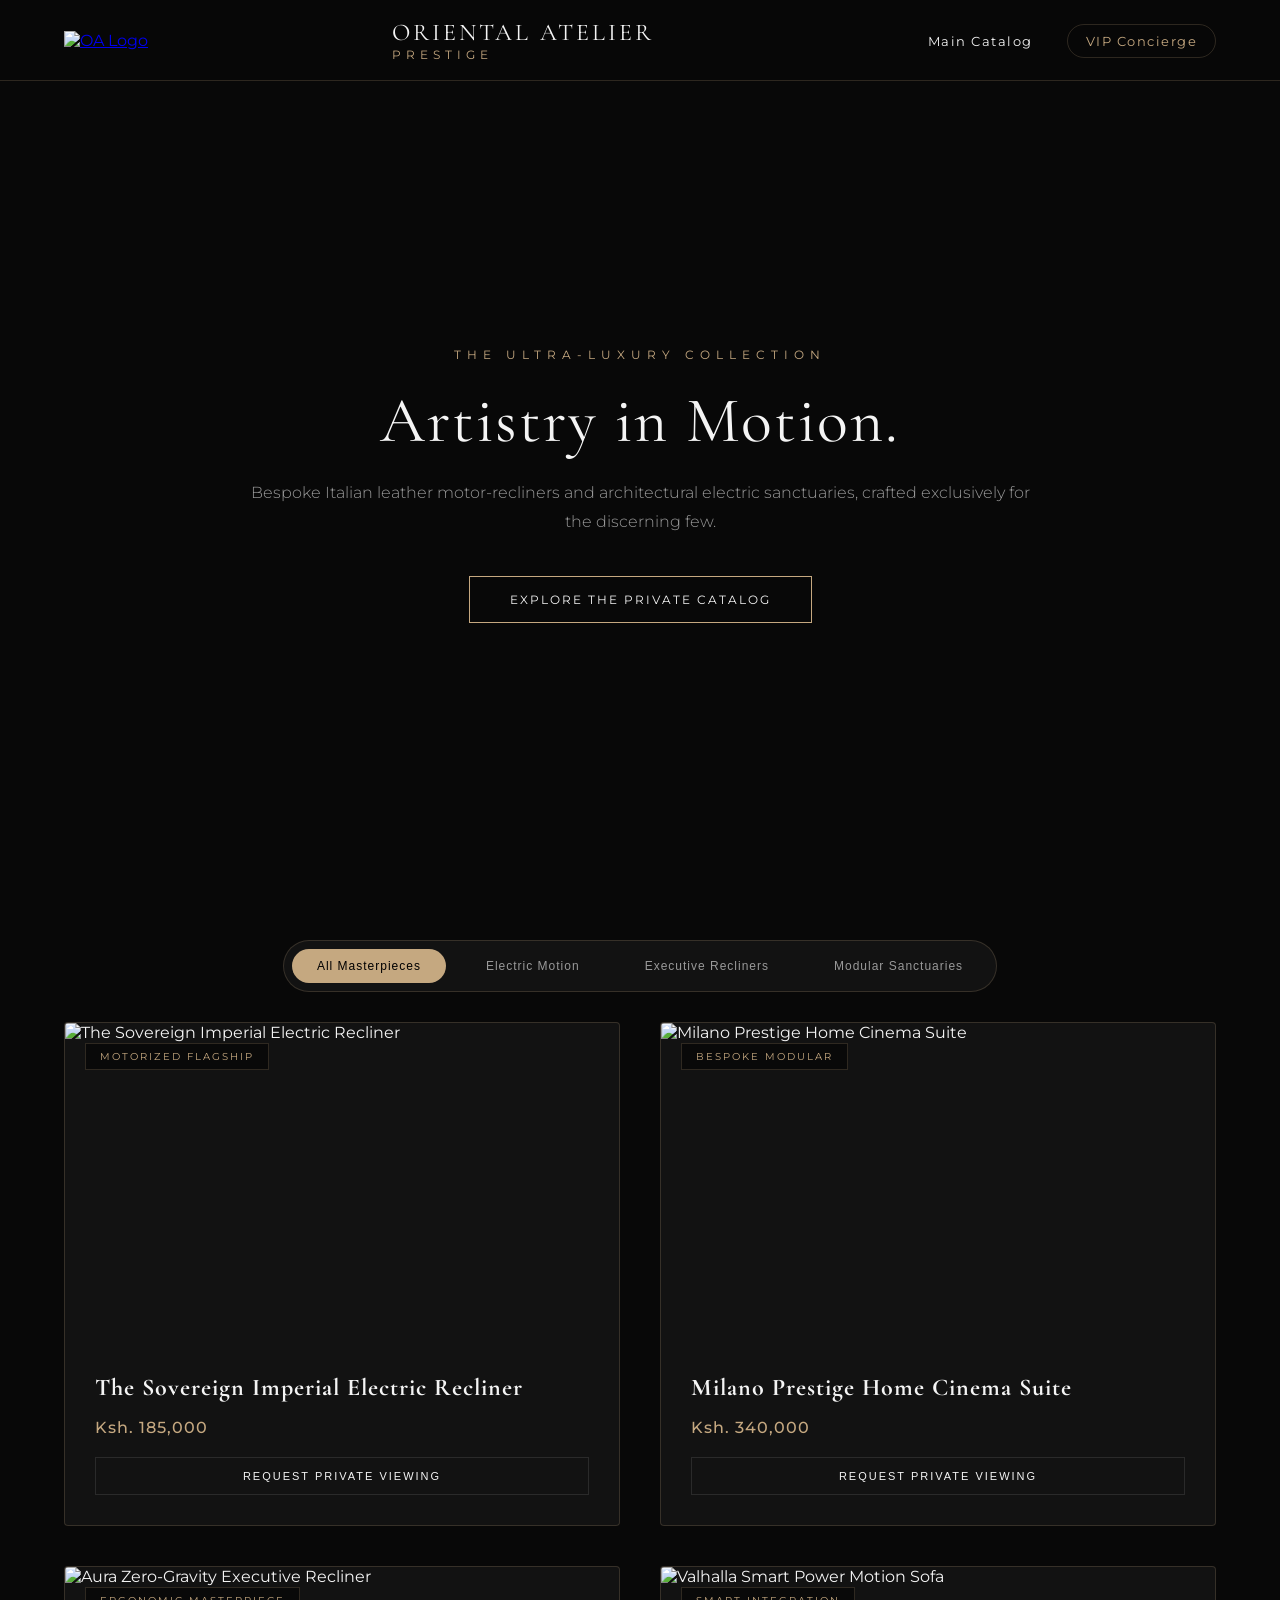
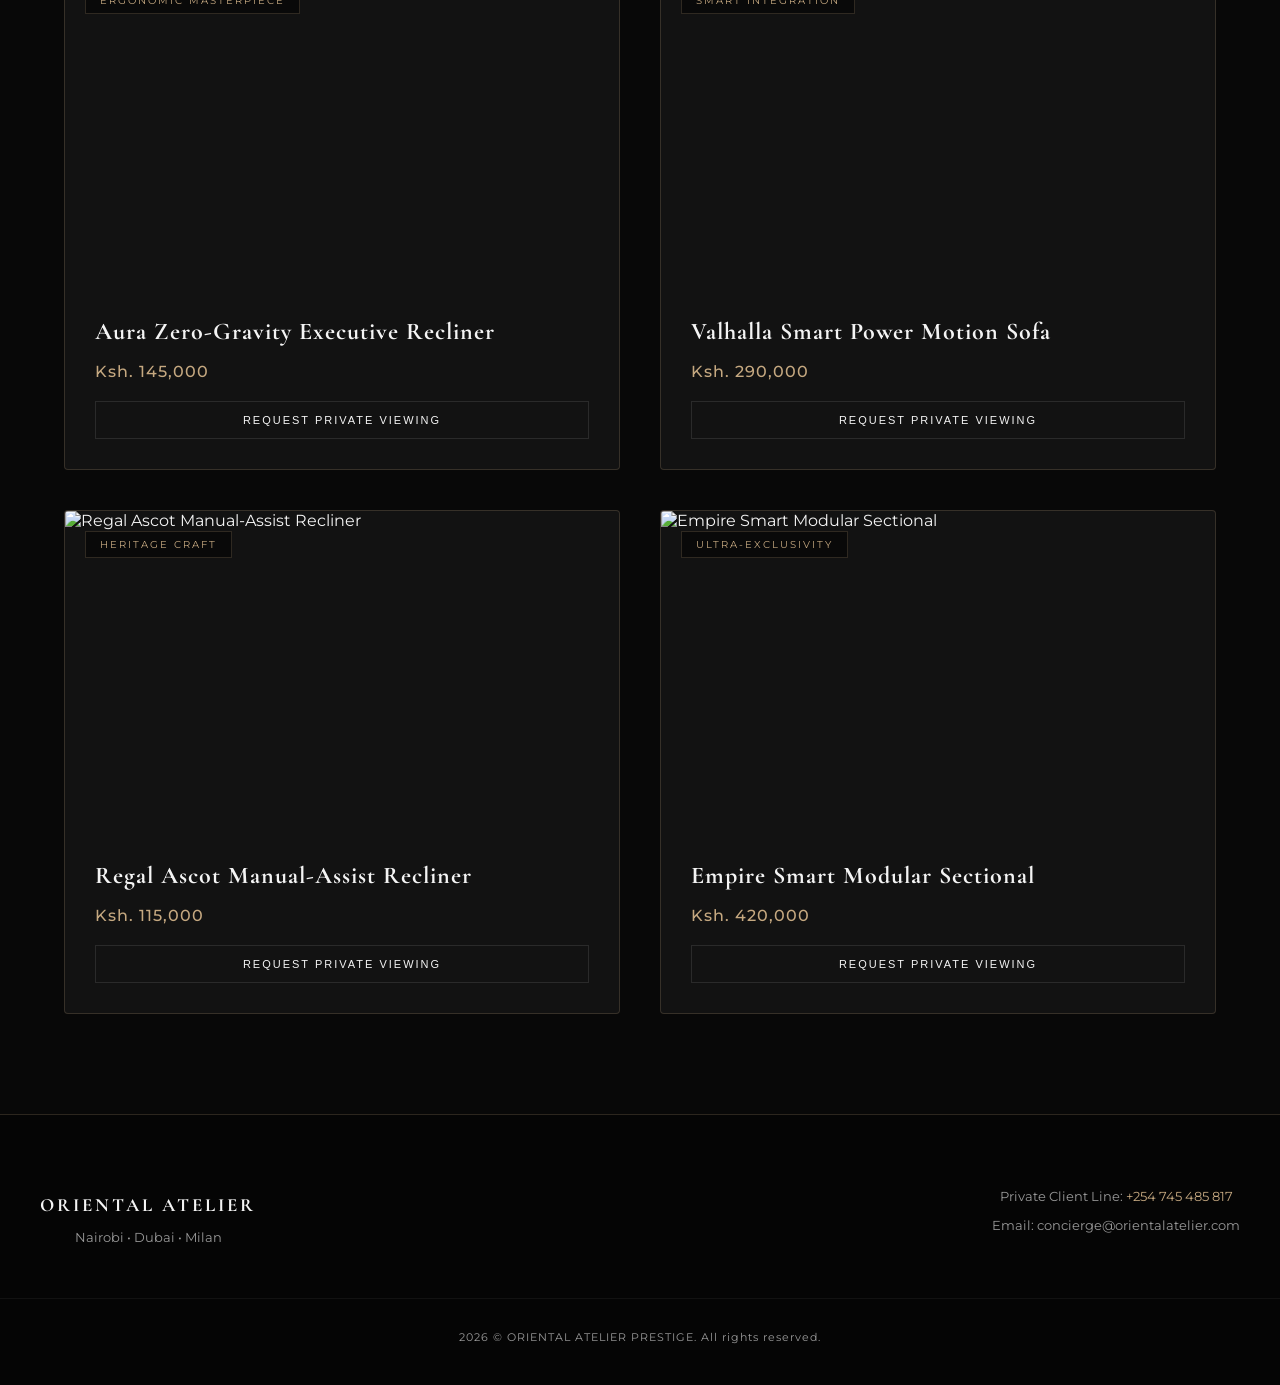
==== luxury-sofas.html @ f5b6d330 "Sofas page" ====
<!DOCTYPE html>
<html lang="en">
<head>
    <meta charset="UTF-8">
    <meta name="viewport" content="width=device-width, initial-scale=1.0">
    <link rel="icon" type="image/png" href="oa.jpg">
    <meta name="description" content="Oriental Atelier Prestige - Bespoke Motorized Recliners & Electric Sofas for the Elite.">
    <title>Prestige Collection | Oriental Atelier</title>
    <!-- Google Fonts for High-End Serif & Sans -->
    <link href="https://fonts.googleapis.com/css2?family=Cormorant+Garamond:ital,wght@0,400;0,600;1,400&family=Montserrat:wght@300;400;500;600&display=swap" rel="stylesheet">
    <link rel="stylesheet" href="luxury-styles.css">
    <script src="https://kit.fontawesome.com/a076d05399.js" crossorigin="anonymous"></script>
</head>
<body>

    <!-- Header Section -->
    <header class="luxury-header">
        <nav class="nav-container">
            <div class="logo">
                <a href="index.html">
                    <img src="oa.jpg" alt="OA Logo">
                </a>
            </div>
            <div class="brand-title">ORIENTAL ATELIER <span class="sub-tag">PRESTIGE</span></div>
            <div class="nav-links">
                <a href="index.html">Main Catalog</a>
                <a href="https://wa.me/254745485817" class="vip-concierge-link"><i class="fab fa-whatsapp"></i> VIP Concierge</a>
            </div>
        </nav>
    </header>

    <!-- Cinematic Hero Section -->
    <section class="luxury-hero">
        <div class="hero-overlay"></div>
        <div class="hero-content">
            <span class="eyebrow">The Ultra-Luxury Collection</span>
            <h1>Artistry in Motion.</h1>
            <p>Bespoke Italian leather motor-recliners and architectural electric sanctuaries, crafted exclusively for the discerning few.</p>
            <a href="#gallery" class="explore-btn">Explore The Private Catalog</a>
        </div>
    </section>

    <!-- Filter & Collection Bar -->
    <section class="prestige-filter-bar">
        <div class="filter-wrapper">
            <button class="p-btn active" data-category="all">All Masterpieces</button>
            <button class="p-btn" data-category="electric">Electric Motion</button>
            <button class="p-btn" data-category="recliners">Executive Recliners</button>
            <button class="p-btn" data-category="sectional">Modular Sanctuaries</button>
        </div>
    </section>

    <!-- Luxury Product Gallery -->
    <section class="prestige-gallery" id="gallery">
        <!-- Injected via luxury-script.js -->
    </section>

    <!-- Bespoke Inquiry Modal -->
    <div id="luxuryModal" class="lux-modal">
        <div class="lux-modal-content">
            <span class="lux-close">&times;</span>
            <div class="lux-modal-grid">
                <div class="lux-modal-img">
                    <img id="luxModalImage" src="" alt="">
                </div>
                <div class="lux-modal-details">
                    <span class="badge">Limited Edition</span>
                    <h2 id="luxModalName"></h2>
                    <p class="lux-price" id="luxModalPrice"></p>
                    <p class="lux-desc" id="luxModalDesc"></p>
                    <div class="customization-notes">
                        <h4>Bespoke Options Available:</h4>
                        <ul>
                            <li>Full-Grain Aniline Italian Leather or Cashmere Velvet</li>
                            <li>Integrated USB-C & Wireless Charging Ports</li>
                            <li>Zero-Gravity Weightless Recline Technology</li>
                        </ul>
                    </div>
                    <button class="concierge-order-btn" id="conciergeOrderBtn">
                        <i class="fab fa-whatsapp"></i> Inquire via Private Concierge
                    </button>
                </div>
            </div>
        </div>
    </div>

    <!-- Luxury Footer -->
    <footer class="luxury-footer">
        <div class="footer-top">
            <div class="footer-brand">
                <h3>ORIENTAL ATELIER</h3>
                <p>Nairobi • Dubai • Milan</p>
            </div>
            <div class="footer-contact">
                <p>Private Client Line: <a href="tel:+254745485817">+254 745 485 817</a></p>
                <p>Email: concierge@orientalatelier.com</p>
            </div>
        </div>
        <div class="footer-bottom">
            <p>2026 &copy; ORIENTAL ATELIER PRESTIGE. All rights reserved.</p>
        </div>
    </footer>

    <script src="luxury-script.js"></script>
</body>
</html>
---- luxury-styles.css ----
/* ==========================================================
   ORIENTAL ATELIER PRESTIGE - ULTRA-LUXURY STYLES
========================================================== */

:root {
    --bg-obsidian: #080808;
    --bg-card: #121212;
    --gold-accent: #c5a880;
    --gold-hover: #d4af37;
    --text-main: #f4f4f4;
    --text-muted: #999999;
    --border-subtle: rgba(197, 168, 128, 0.2);
    --font-serif: 'Cormorant Garamond', serif;
    --font-sans: 'Montserrat', sans-serif;
}

body {
    background-color: var(--bg-obsidian);
    color: var(--text-main);
    font-family: var(--font-sans);
    margin: 0;
    padding: 0;
    overflow-x: hidden;
}

/* Header */
.luxury-header {
    position: fixed;
    top: 0;
    left: 0;
    width: 100%;
    height: 80px;
    background: rgba(8, 8, 8, 0.85);
    backdrop-filter: blur(20px);
    z-index: 1000;
    border-bottom: 1px solid var(--border-subtle);
    display: flex;
    align-items: center;
}

.luxury-header .nav-container {
    width: 90%;
    max-width: 1400px;
    margin: 0 auto;
    display: flex;
    justify-content: space-between;
    align-items: center;
}

.brand-title {
    font-family: var(--font-serif);
    font-size: 24px;
    letter-spacing: 3px;
    color: var(--text-main);
}

.sub-tag {
    color: var(--gold-accent);
    font-size: 12px;
    font-family: var(--font-sans);
    letter-spacing: 5px;
    display: block;
}

.luxury-header .nav-links a {
    color: var(--text-main);
    text-decoration: none;
    margin-left: 30px;
    font-size: 13px;
    letter-spacing: 1.5px;
    transition: color 0.3s;
}

.vip-concierge-link {
    color: var(--gold-accent) !important;
    border: 1px solid var(--border-subtle);
    padding: 8px 18px;
    border-radius: 30px;
}

.vip-concierge-link:hover {
    background: var(--gold-accent);
    color: #000 !important;
}

/* Cinematic Hero */
.luxury-hero {
    height: 90vh;
    background: linear-gradient(to bottom, rgba(8,8,8,0.3), rgba(8,8,8,0.9)), url('https://images.unsplash.com/photo-1555041469-a586c61ea9bc?auto=format&fit=crop&q=80&w=1920') no-repeat center center/cover;
    display: flex;
    align-items: center;
    justify-content: center;
    text-align: center;
    padding-top: 80px;
}

.hero-content {
    max-width: 800px;
    padding: 0 20px;
}

.eyebrow {
    font-size: 12px;
    text-transform: uppercase;
    letter-spacing: 6px;
    color: var(--gold-accent);
    margin-bottom: 20px;
    display: block;
}

.hero-content h1 {
    font-family: var(--font-serif);
    font-size: 64px;
    font-weight: 400;
    letter-spacing: 2px;
    margin: 0 0 20px 0;
}

.hero-content p {
    font-size: 16px;
    color: var(--text-muted);
    font-weight: 300;
    line-height: 1.8;
    margin-bottom: 40px;
}

.explore-btn {
    display: inline-block;
    padding: 15px 40px;
    border: 1px solid var(--gold-accent);
    color: var(--text-main);
    text-decoration: none;
    letter-spacing: 2px;
    font-size: 12px;
    text-transform: uppercase;
    transition: all 0.4s ease;
}

.explore-btn:hover {
    background: var(--gold-accent);
    color: #000;
}

/* Prestige Filter Bar */
.prestige-filter-bar {
    padding: 50px 0 30px;
    display: flex;
    justify-content: center;
}

.filter-wrapper {
    display: flex;
    gap: 15px;
    background: var(--bg-card);
    padding: 8px;
    border-radius: 50px;
    border: 1px solid var(--border-subtle);
}

.p-btn {
    background: transparent;
    border: none;
    color: var(--text-muted);
    padding: 10px 25px;
    border-radius: 30px;
    cursor: pointer;
    font-size: 12px;
    letter-spacing: 1px;
    transition: all 0.3s ease;
}

.p-btn.active, .p-btn:hover {
    background: var(--gold-accent);
    color: #000;
    font-weight: 500;
}

/* Gallery Grid */
.prestige-gallery {
    width: 90%;
    max-width: 1400px;
    margin: 0 auto 100px;
    display: grid;
    grid-template-columns: repeat(auto-fit, minmax(380px, 1fr));
    gap: 40px;
}

.lux-card {
    background: var(--bg-card);
    border: 1px solid var(--border-subtle);
    border-radius: 4px;
    overflow: hidden;
    cursor: pointer;
    transition: transform 0.4s ease, border-color 0.4s ease;
}

.lux-card:hover {
    transform: translateY(-8px);
    border-color: var(--gold-accent);
}

.lux-img-container {
    position: relative;
    height: 320px;
    overflow: hidden;
}

.lux-img-container img {
    width: 100%;
    height: 100%;
    object-fit: cover;
    transition: transform 0.6s ease;
}

.lux-card:hover .lux-img-container img {
    transform: scale(1.05);
}

.lux-tag {
    position: absolute;
    top: 20px;
    left: 20px;
    background: rgba(8, 8, 8, 0.8);
    backdrop-filter: blur(5px);
    color: var(--gold-accent);
    padding: 6px 14px;
    font-size: 10px;
    letter-spacing: 2px;
    text-transform: uppercase;
    border: 1px solid var(--border-subtle);
}

.lux-info {
    padding: 30px;
    text-align: left;
}

.lux-info h3 {
    font-family: var(--font-serif);
    font-size: 24px;
    margin: 0 0 10px 0;
    letter-spacing: 1px;
}

.lux-price {
    color: var(--gold-accent);
    font-size: 16px;
    font-weight: 500;
    letter-spacing: 1px;
    margin-bottom: 20px;
}

.view-bespoke-btn {
    width: 100%;
    padding: 12px;
    background: transparent;
    border: 1px solid rgba(255,255,255,0.1);
    color: var(--text-main);
    letter-spacing: 2px;
    font-size: 11px;
    text-transform: uppercase;
    cursor: pointer;
    transition: all 0.3s;
}

.lux-card:hover .view-bespoke-btn {
    background: var(--text-main);
    color: #000;
    border-color: var(--text-main);
}

/* Modal */
.lux-modal {
    display: none;
    position: fixed;
    inset: 0;
    background: rgba(0,0,0,0.9);
    backdrop-filter: blur(10px);
    z-index: 2000;
    justify-content: center;
    align-items: center;
}

.lux-modal-content {
    background: var(--bg-card);
    width: 85%;
    max-width: 1000px;
    border: 1px solid var(--border-subtle);
    position: relative;
    padding: 40px;
    animation: fadeIn 0.4s ease;
}

.lux-close {
    position: absolute;
    top: 20px;
    right: 30px;
    font-size: 30px;
    color: var(--text-muted);
    cursor: pointer;
}

.lux-modal-grid {
    display: grid;
    grid-template-columns: 1fr 1fr;
    gap: 40px;
    align-items: center;
}

.lux-modal-img img {
    width: 100%;
    border-radius: 4px;
}

.lux-modal-details .badge {
    color: var(--gold-accent);
    font-size: 10px;
    letter-spacing: 3px;
    text-transform: uppercase;
}

.lux-modal-details h2 {
    font-family: var(--font-serif);
    font-size: 36px;
    margin: 10px 0;
}

.customization-notes {
    margin: 25px 0;
    padding: 20px 0;
    border-top: 1px solid var(--border-subtle);
    border-bottom: 1px solid var(--border-subtle);
}

.customization-notes h4 {
    font-size: 12px;
    letter-spacing: 1px;
    color: var(--gold-accent);
    margin-bottom: 10px;
}

.customization-notes ul {
    padding-left: 15px;
    font-size: 13px;
    color: var(--text-muted);
    line-height: 1.6;
}

.concierge-order-btn {
    width: 100%;
    padding: 15px;
    background: #25d366;
    color: #fff;
    border: none;
    font-size: 13px;
    font-weight: 600;
    letter-spacing: 1px;
    cursor: pointer;
    transition: opacity 0.3s;
}

.concierge-order-btn:hover {
    opacity: 0.9;
}

/* Footer */
.luxury-footer {
    border-top: 1px solid var(--border-subtle);
    padding: 60px 0 30px;
    text-align: center;
    background: #050505;
}

.footer-top {
    max-width: 1200px;
    margin: 0 auto 40px;
    display: flex;
    justify-content: space-between;
    padding: 0 20px;
}

.footer-brand h3 {
    font-family: var(--font-serif);
    letter-spacing: 3px;
    margin-bottom: 5px;
}

.footer-brand p, .footer-contact p {
    color: var(--text-muted);
    font-size: 13px;
}

.footer-contact a {
    color: var(--gold-accent);
    text-decoration: none;
}

.footer-bottom {
    font-size: 11px;
    color: var(--text-muted);
    letter-spacing: 1px;
    border-top: 1px solid rgba(255,255,255,0.05);
    padding-top: 20px;
}

@keyframes fadeIn {
    from { opacity: 0; transform: scale(0.98); }
    to { opacity: 1; transform: scale(1); }
}

@media(max-width: 768px) {
    .lux-modal-grid { grid-template-columns: 1fr; }
    .hero-content h1 { font-size: 40px; }
    .footer-top { flex-direction: column; gap: 30px; }
}
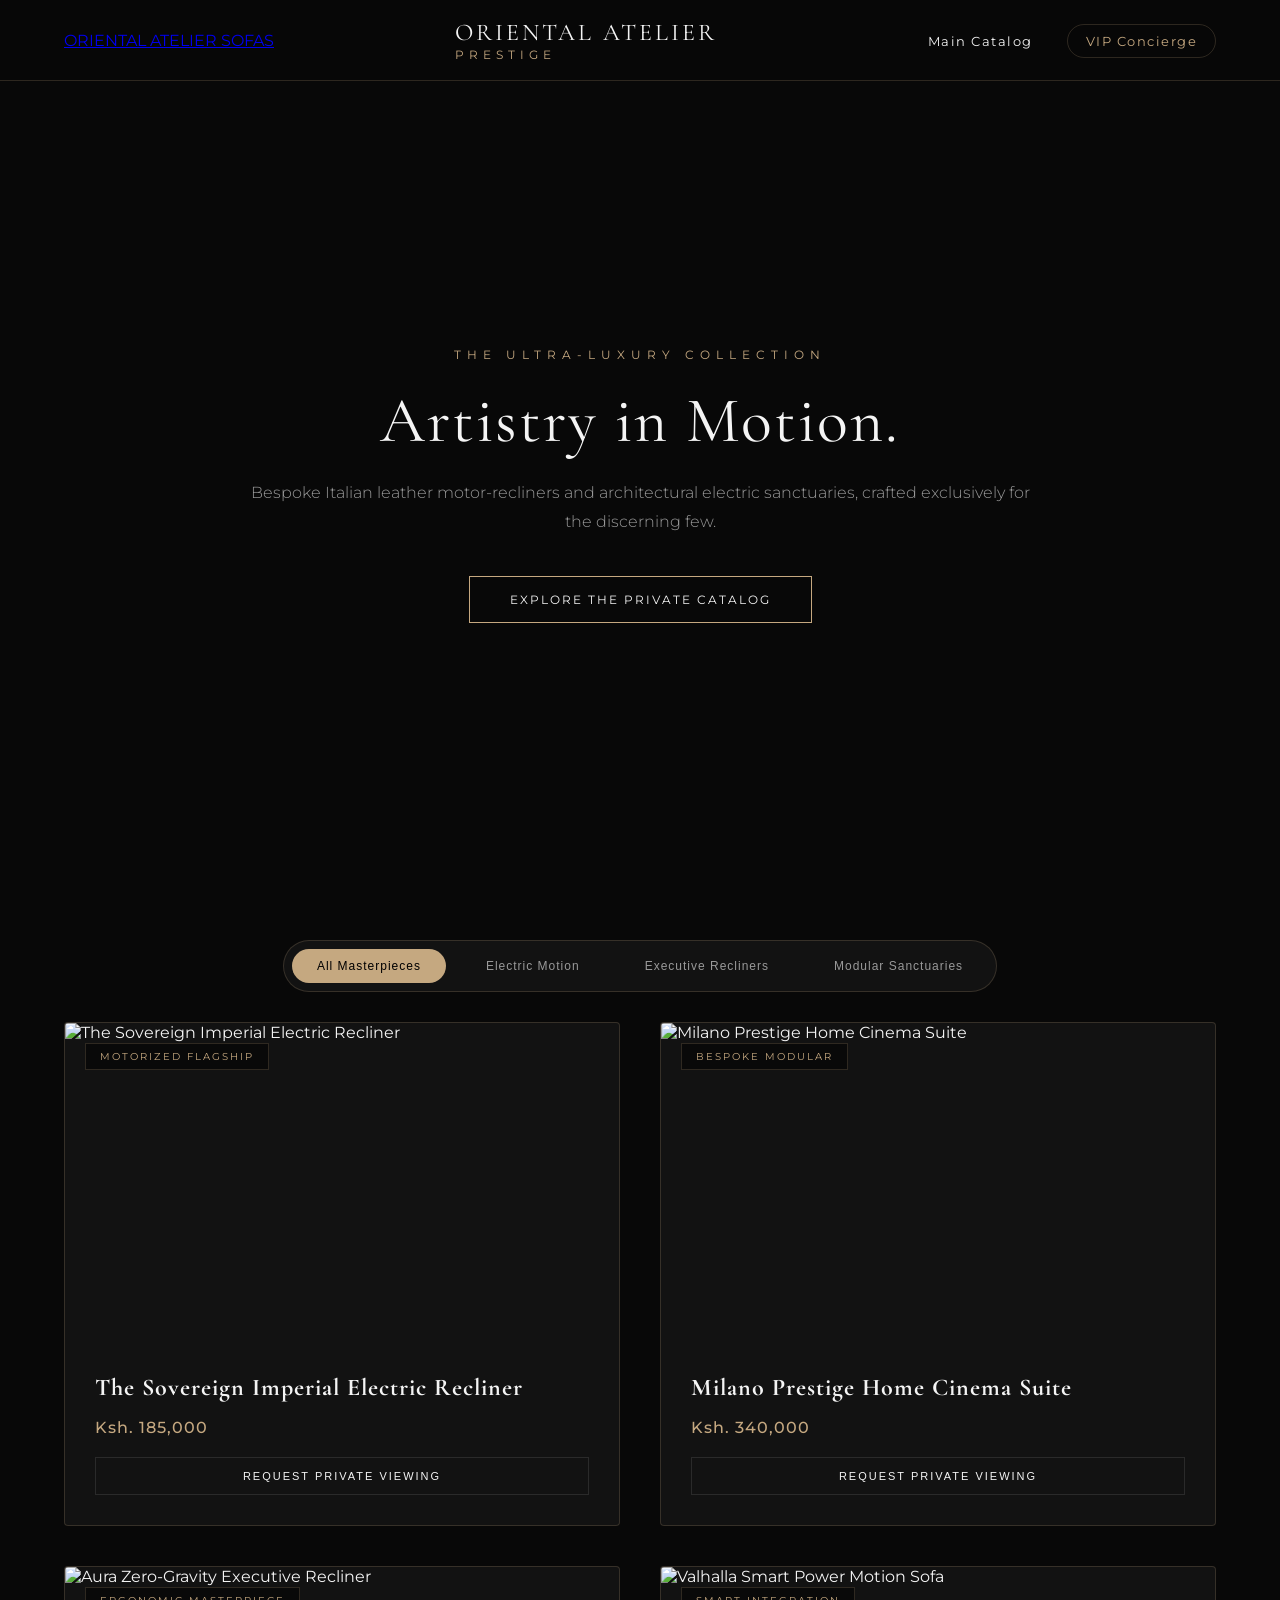
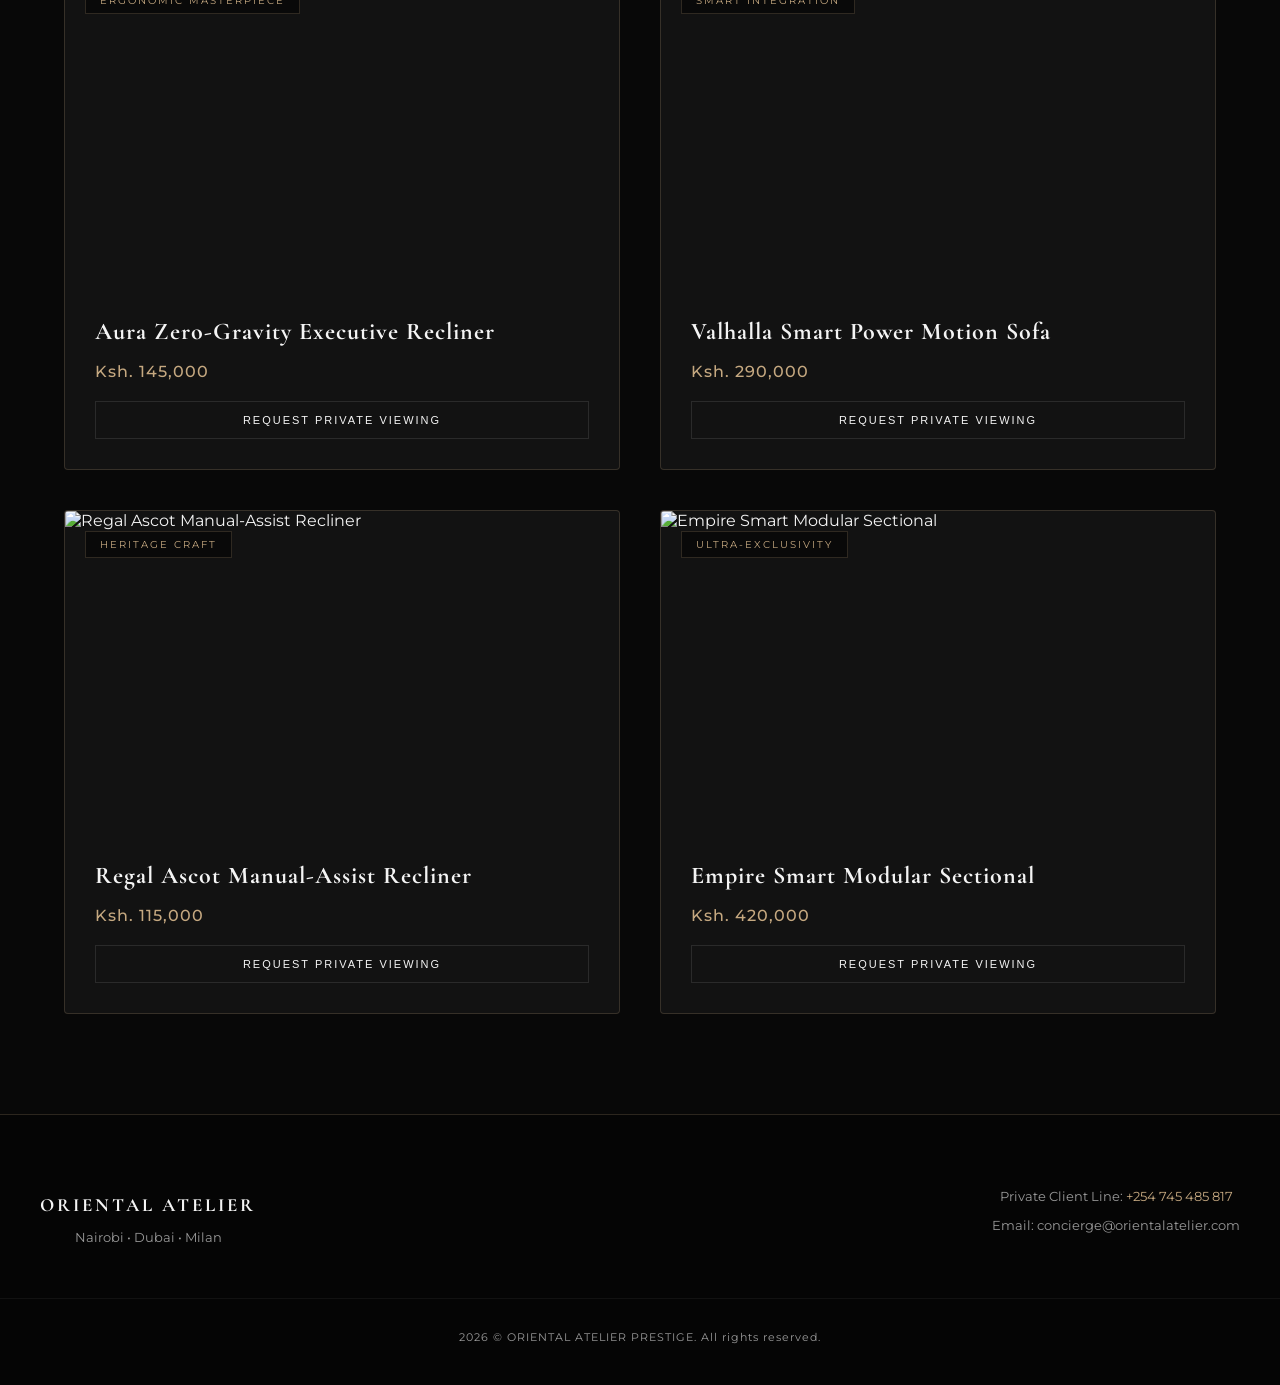
==== commit f9d426e7: "Header logo image" ====
--- a/luxury-sofas.html
+++ b/luxury-sofas.html
@@ -18,7 +18,7 @@
         <nav class="nav-container">
             <div class="logo">
                 <a href="index.html">
-                    <img src="oa.jpg" alt="OA Logo">
+                    ORIENTAL ATELIER SOFAS
                 </a>
             </div>
             <div class="brand-title">ORIENTAL ATELIER <span class="sub-tag">PRESTIGE</span></div>
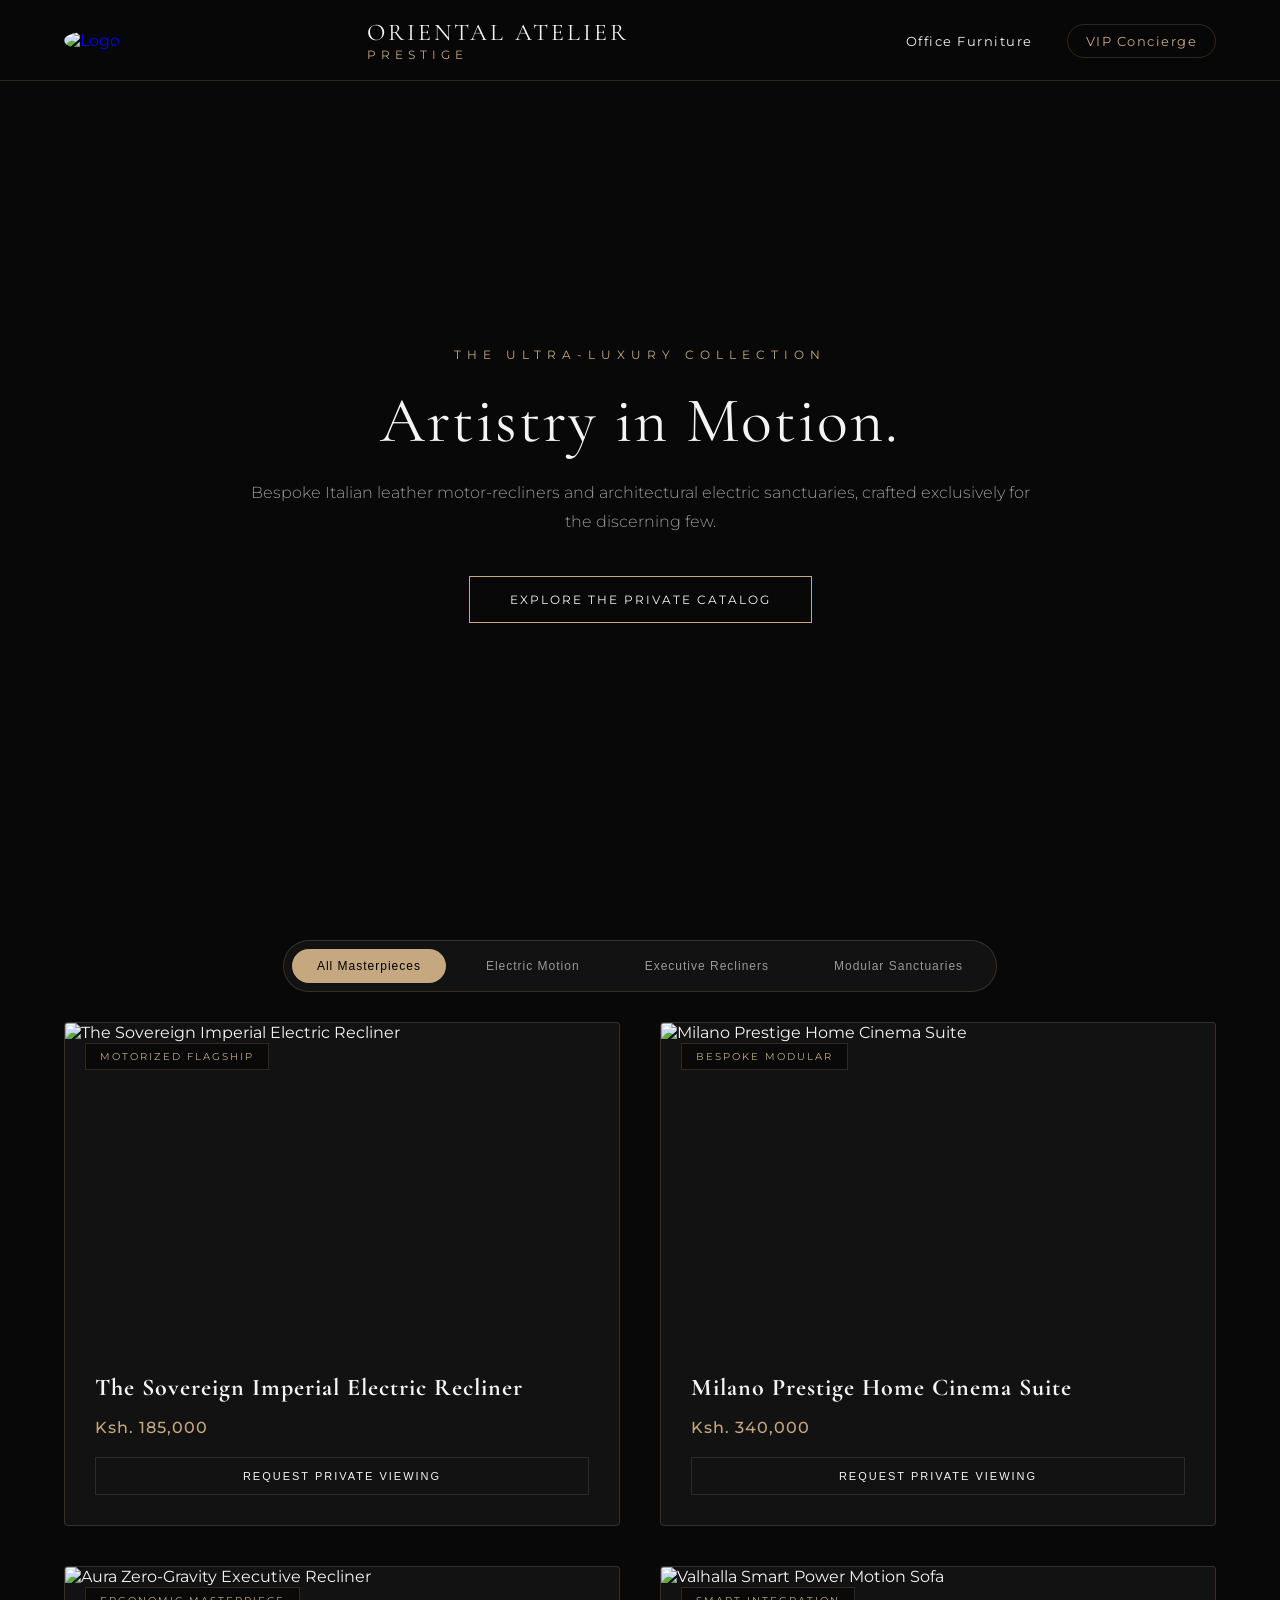
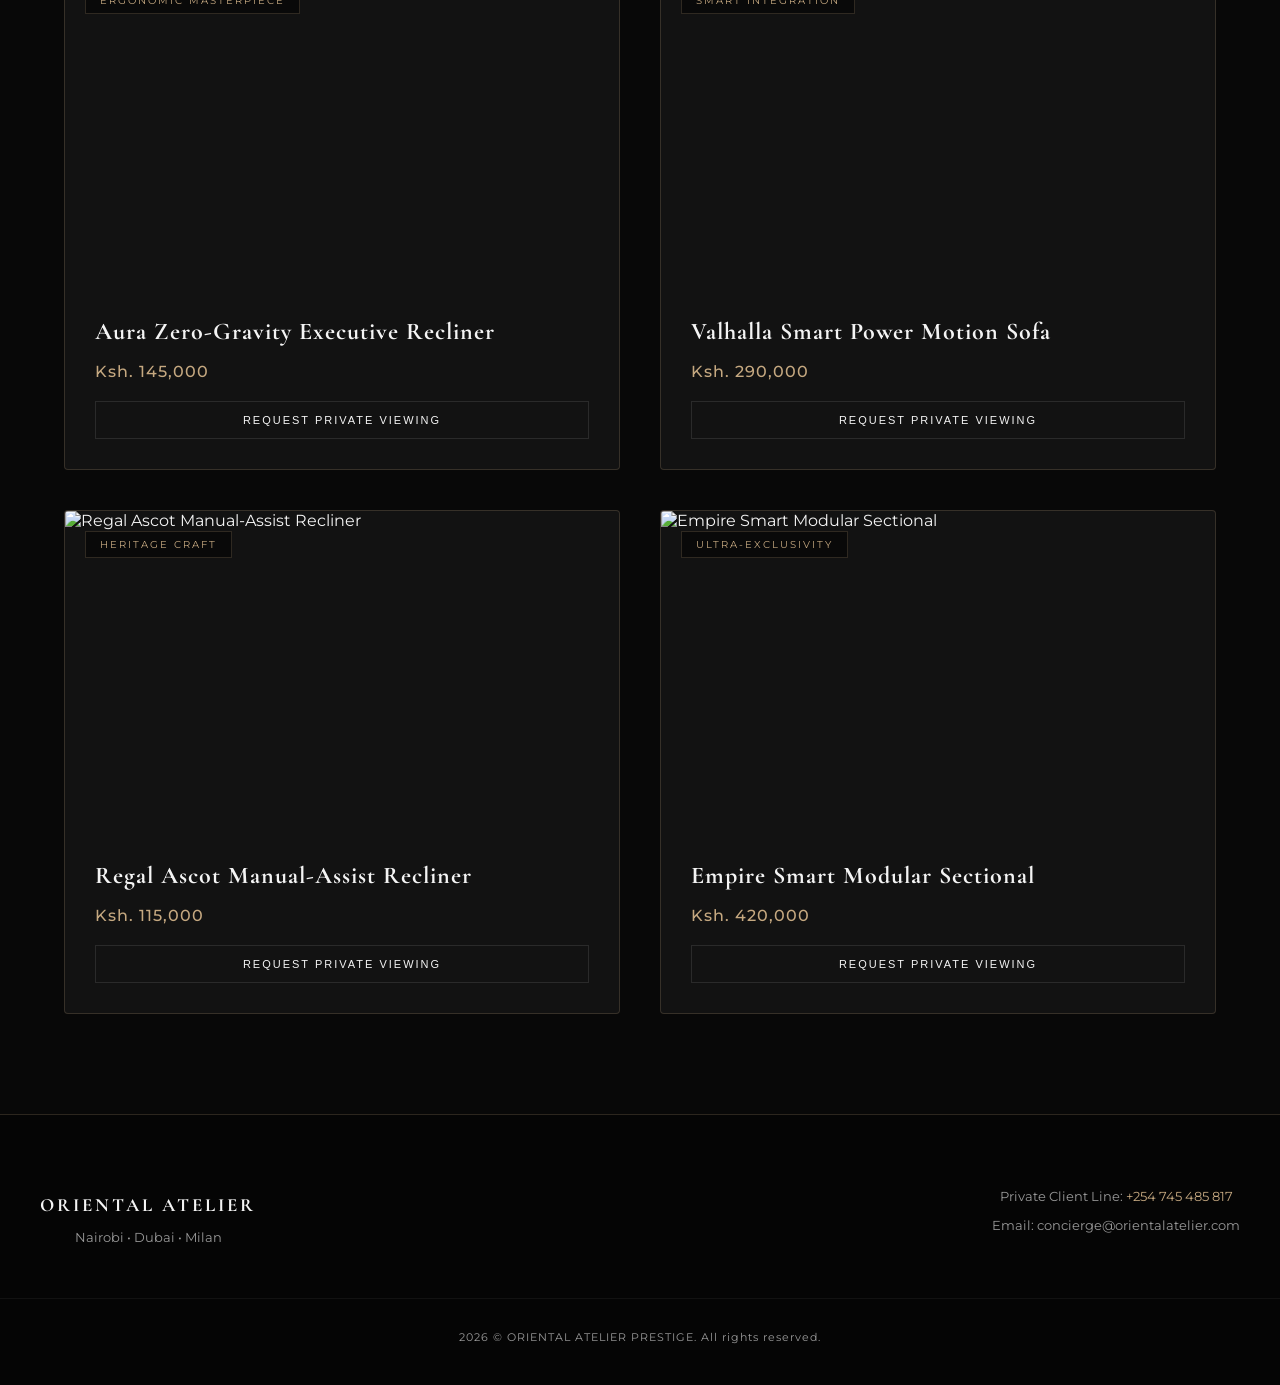
==== commit c3125a64: "header adjustment." ====
--- a/luxury-sofas.html
+++ b/luxury-sofas.html
@@ -18,12 +18,12 @@
         <nav class="nav-container">
             <div class="logo">
                 <a href="index.html">
-                    ORIENTAL ATELIER SOFAS
+                   <img src="oa.jpg" alt="Logo">
                 </a>
             </div>
             <div class="brand-title">ORIENTAL ATELIER <span class="sub-tag">PRESTIGE</span></div>
             <div class="nav-links">
-                <a href="index.html">Main Catalog</a>
+                <a href="index.html">Office Furniture</a>
                 <a href="https://wa.me/254745485817" class="vip-concierge-link"><i class="fab fa-whatsapp"></i> VIP Concierge</a>
             </div>
         </nav>
--- a/luxury-styles.css
+++ b/luxury-styles.css
@@ -21,6 +21,10 @@
     margin: 0;
     padding: 0;
     overflow-x: hidden;
+}
+
+a{
+    text-decoration: none;
 }
 
 /* Header */
@@ -47,6 +51,13 @@
     align-items: center;
 }
 
+.logo img{
+    width: 40px;
+    height: 40px;
+    border-radius: 50%;
+    margin-right: 1px;
+}
+
 .brand-title {
     font-family: var(--font-serif);
     font-size: 24px;
@@ -412,4 +423,148 @@
     .lux-modal-grid { grid-template-columns: 1fr; }
     .hero-content h1 { font-size: 40px; }
     .footer-top { flex-direction: column; gap: 30px; }
+}
+
+/* ==========================================================
+   RESPONSIVE MOBILE ADAPTATIONS FOR PRESTIGE COLLECTION
+========================================================== */
+
+@media (max-width: 1024px) {
+    .luxury-hero h1 {
+        font-size: 48px;
+    }
+    
+    .prestige-gallery {
+        grid-template-columns: repeat(auto-fit, minmax(320px, 1fr));
+        gap: 25px;
+        width: 92%;
+    }
+}
+
+@media (max-width: 768px) {
+    /* Header & Navigation Adjustments */
+    .luxury-header .nav-container {
+        width: 92%;
+    }
+
+    .brand-title {
+        font-size: 18px;
+        letter-spacing: 2px;
+    }
+
+    .sub-tag {
+        font-size: 9px;
+        letter-spacing: 3px;
+    }
+
+    .luxury-header .nav-links a {
+        margin-left: 15px;
+        font-size: 11px;
+    }
+
+    .vip-concierge-link {
+        padding: 6px 12px;
+    }
+
+    /* Cinematic Hero Mobile Scaling */
+    .luxury-hero {
+        height: 80vh;
+        padding-top: 60px;
+    }
+
+    .hero-content h1 {
+        font-size: 36px;
+        line-height: 1.2;
+    }
+
+    .hero-content p {
+        font-size: 14px;
+        line-height: 1.6;
+        margin-bottom: 30px;
+    }
+
+    .explore-btn {
+        padding: 12px 30px;
+        font-size: 11px;
+    }
+
+    /* Prestige Filter Bar Scrolling */
+    .prestige-filter-bar {
+        padding: 30px 15px 20px;
+        overflow-x: auto;
+        justify-content: flex-start;
+        -webkit-overflow-scrolling: touch;
+        scrollbar-width: none;
+    }
+
+    .prestige-filter-bar::-webkit-scrollbar {
+        display: none;
+    }
+
+    .filter-wrapper {
+        flex-wrap: nowrap;
+        padding: 6px;
+        gap: 8px;
+    }
+
+    .p-btn {
+        padding: 8px 16px;
+        font-size: 11px;
+        white-space: nowrap;
+    }
+
+    /* Single Column Gallery Grid for Mobile */
+    .prestige-gallery {
+        grid-template-columns: 1fr;
+        gap: 25px;
+        width: 90%;
+        margin-bottom: 60px;
+    }
+
+    .lux-img-container {
+        height: 280px;
+    }
+
+    .lux-info {
+        padding: 20px;
+    }
+
+    .lux-info h3 {
+        font-size: 20px;
+    }
+
+    /* Modal Full-Screen Adaptation */
+    .lux-modal-content {
+        width: 92%;
+        max-height: 90vh;
+        overflow-y: auto;
+        padding: 25px 20px;
+        margin: auto;
+    }
+
+    .lux-modal-grid {
+        grid-template-columns: 1fr;
+        gap: 20px;
+    }
+
+    .lux-modal-details h2 {
+        font-size: 26px;
+    }
+
+    .lux-close {
+        top: 15px;
+        right: 20px;
+        font-size: 24px;
+    }
+
+    /* Footer Mobile Stacking */
+    .luxury-footer {
+        padding: 40px 20px 20px;
+    }
+
+    .footer-top {
+        flex-direction: column;
+        gap: 25px;
+        text-align: center;
+    }
 }
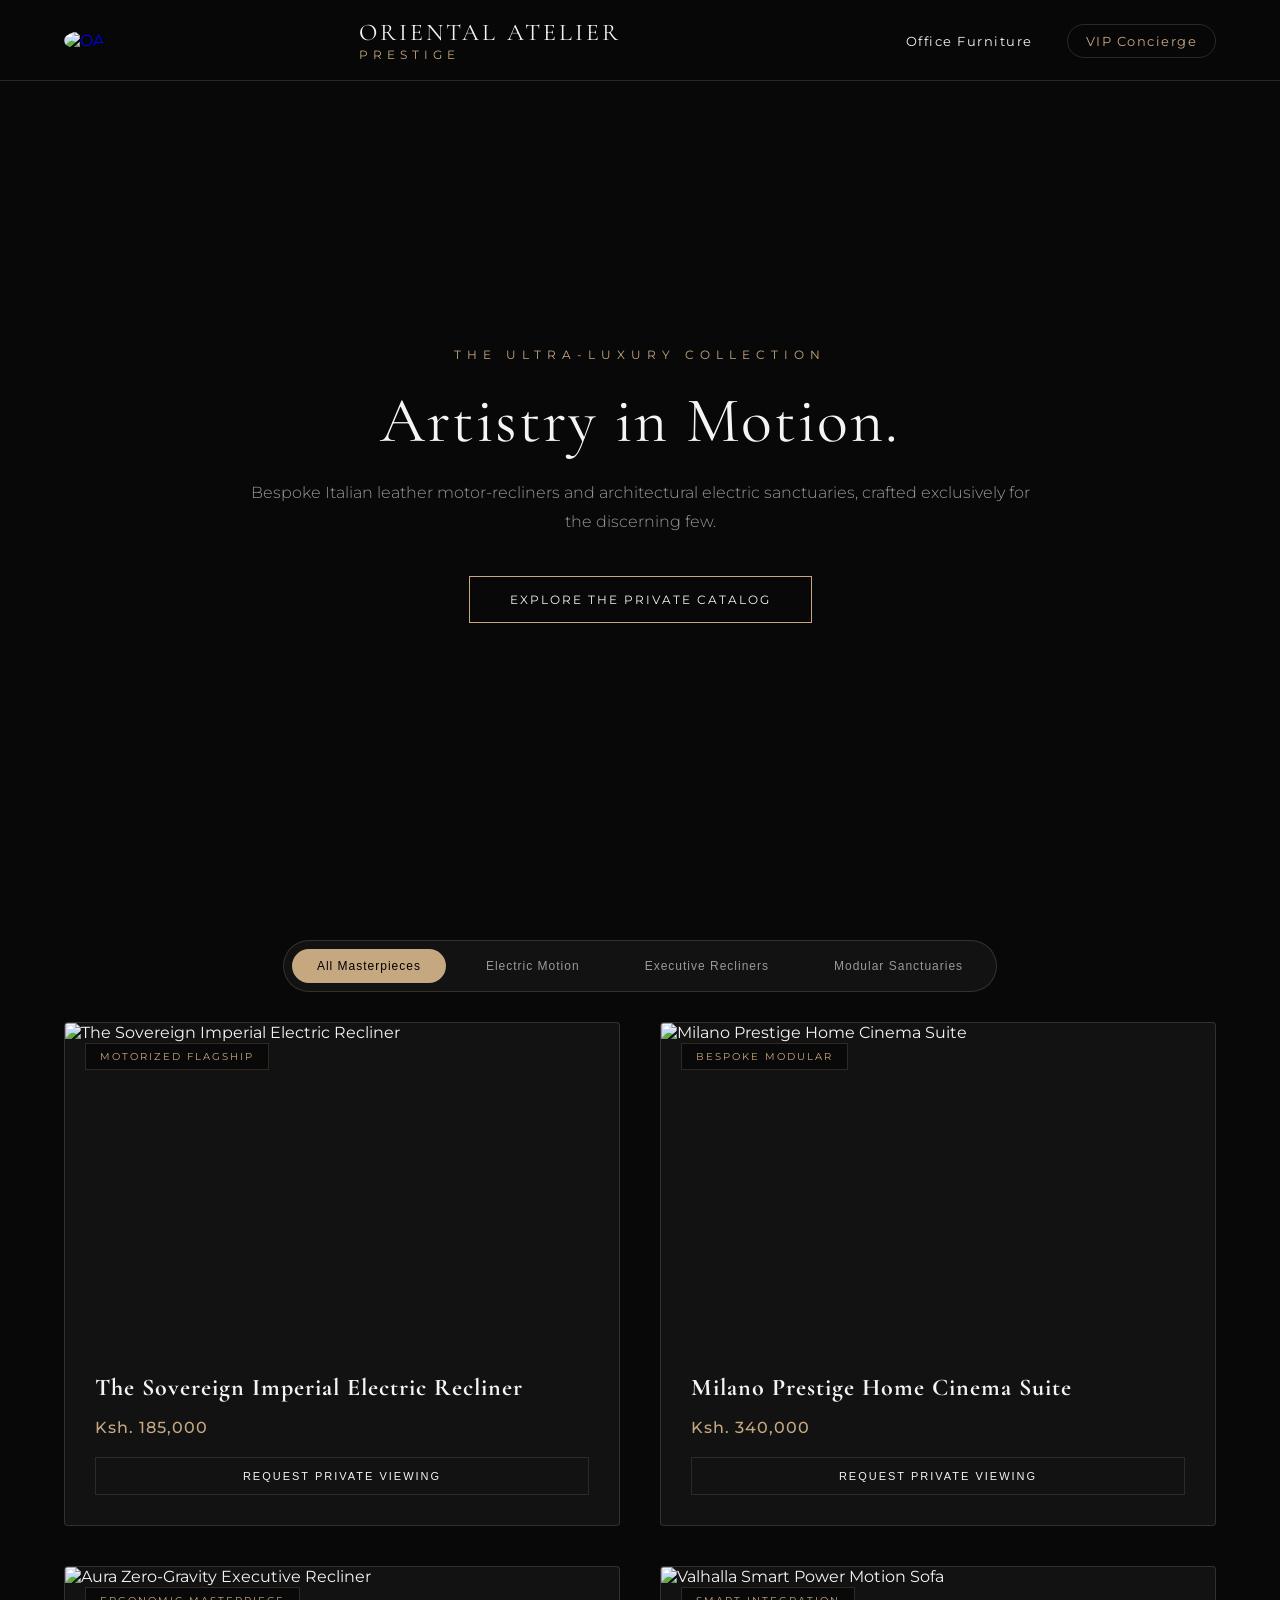
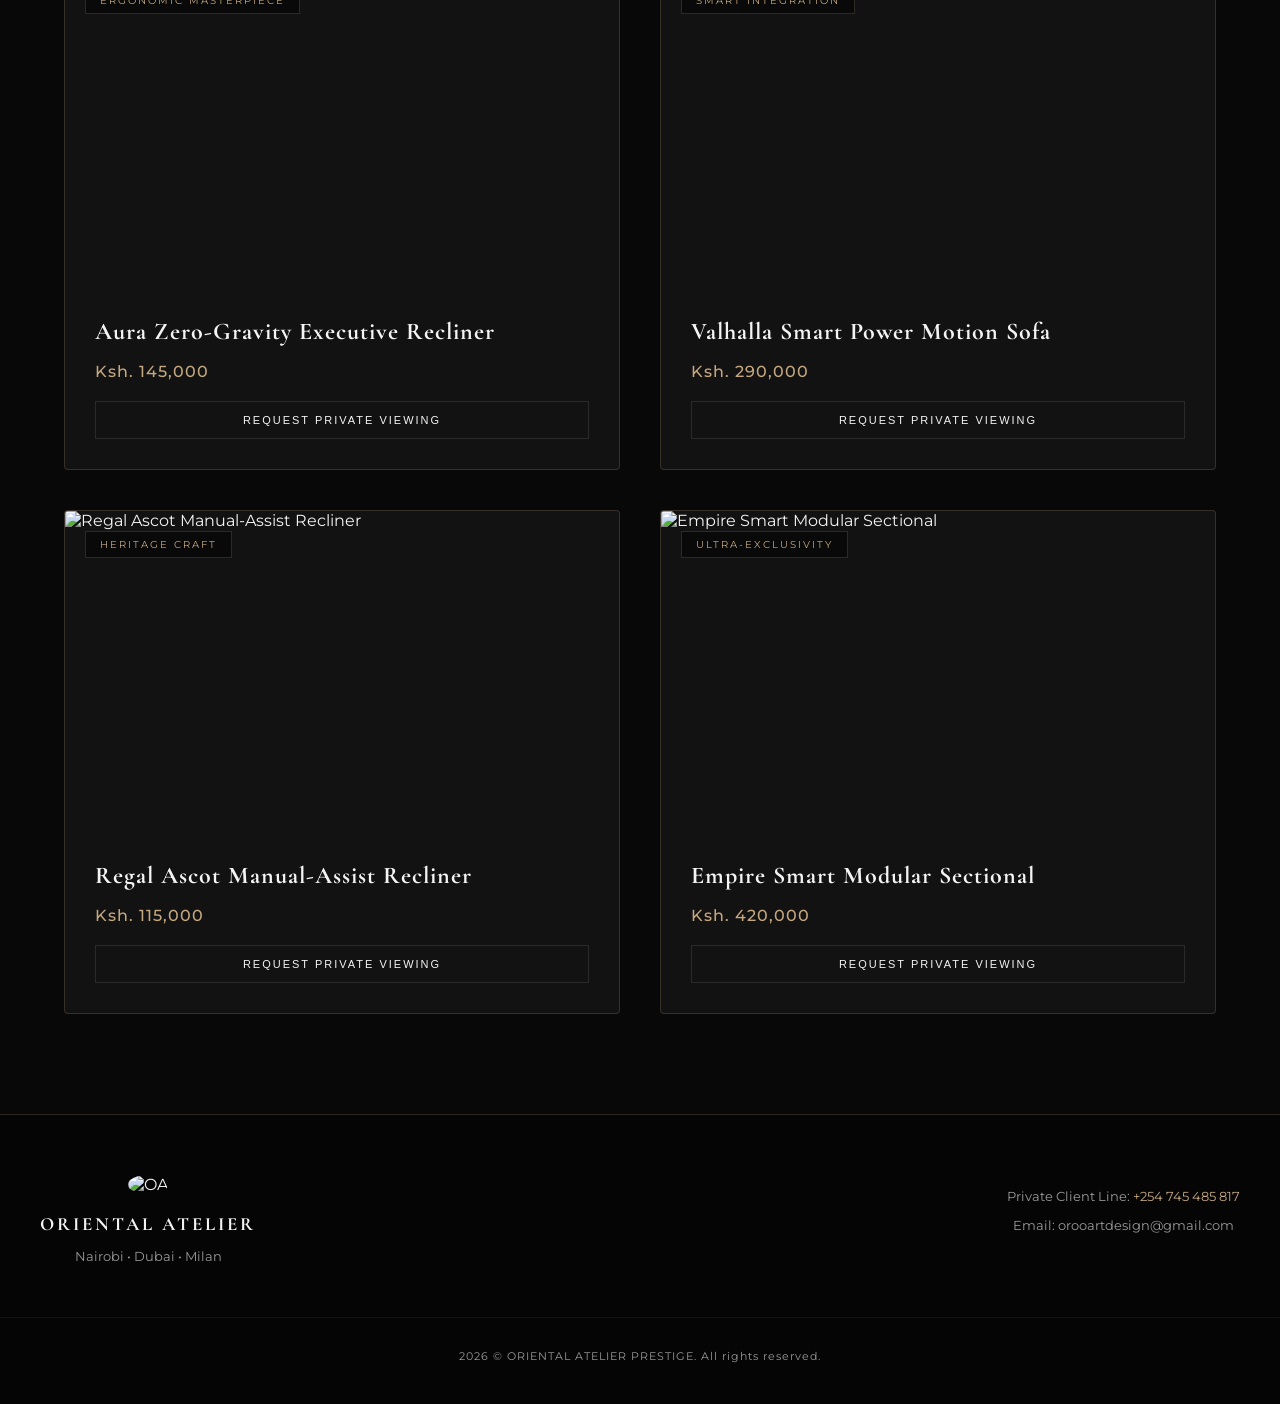
==== commit 457a1fcf: "footer logo addition." ====
--- a/luxury-sofas.html
+++ b/luxury-sofas.html
@@ -18,7 +18,7 @@
         <nav class="nav-container">
             <div class="logo">
                 <a href="index.html">
-                   <img src="oa.jpg" alt="Logo">
+                   <img src="oa.jpg" alt="OA">
                 </a>
             </div>
             <div class="brand-title">ORIENTAL ATELIER <span class="sub-tag">PRESTIGE</span></div>
@@ -88,12 +88,13 @@
     <footer class="luxury-footer">
         <div class="footer-top">
             <div class="footer-brand">
+                <img src="oa.jpg" alt="OA">
                 <h3>ORIENTAL ATELIER</h3>
                 <p>Nairobi • Dubai • Milan</p>
             </div>
             <div class="footer-contact">
                 <p>Private Client Line: <a href="tel:+254745485817">+254 745 485 817</a></p>
-                <p>Email: concierge@orientalatelier.com</p>
+                <p>Email: orooartdesign@gmail.com</p>
             </div>
         </div>
         <div class="footer-bottom">
--- a/luxury-styles.css
+++ b/luxury-styles.css
@@ -390,6 +390,13 @@
     padding: 0 20px;
 }
 
+.footer-brand img{
+    width: 60px;
+    height: 60px;
+    border-radius: 50%;
+    margin-right: 1px;
+}
+
 .footer-brand h3 {
     font-family: var(--font-serif);
     letter-spacing: 3px;
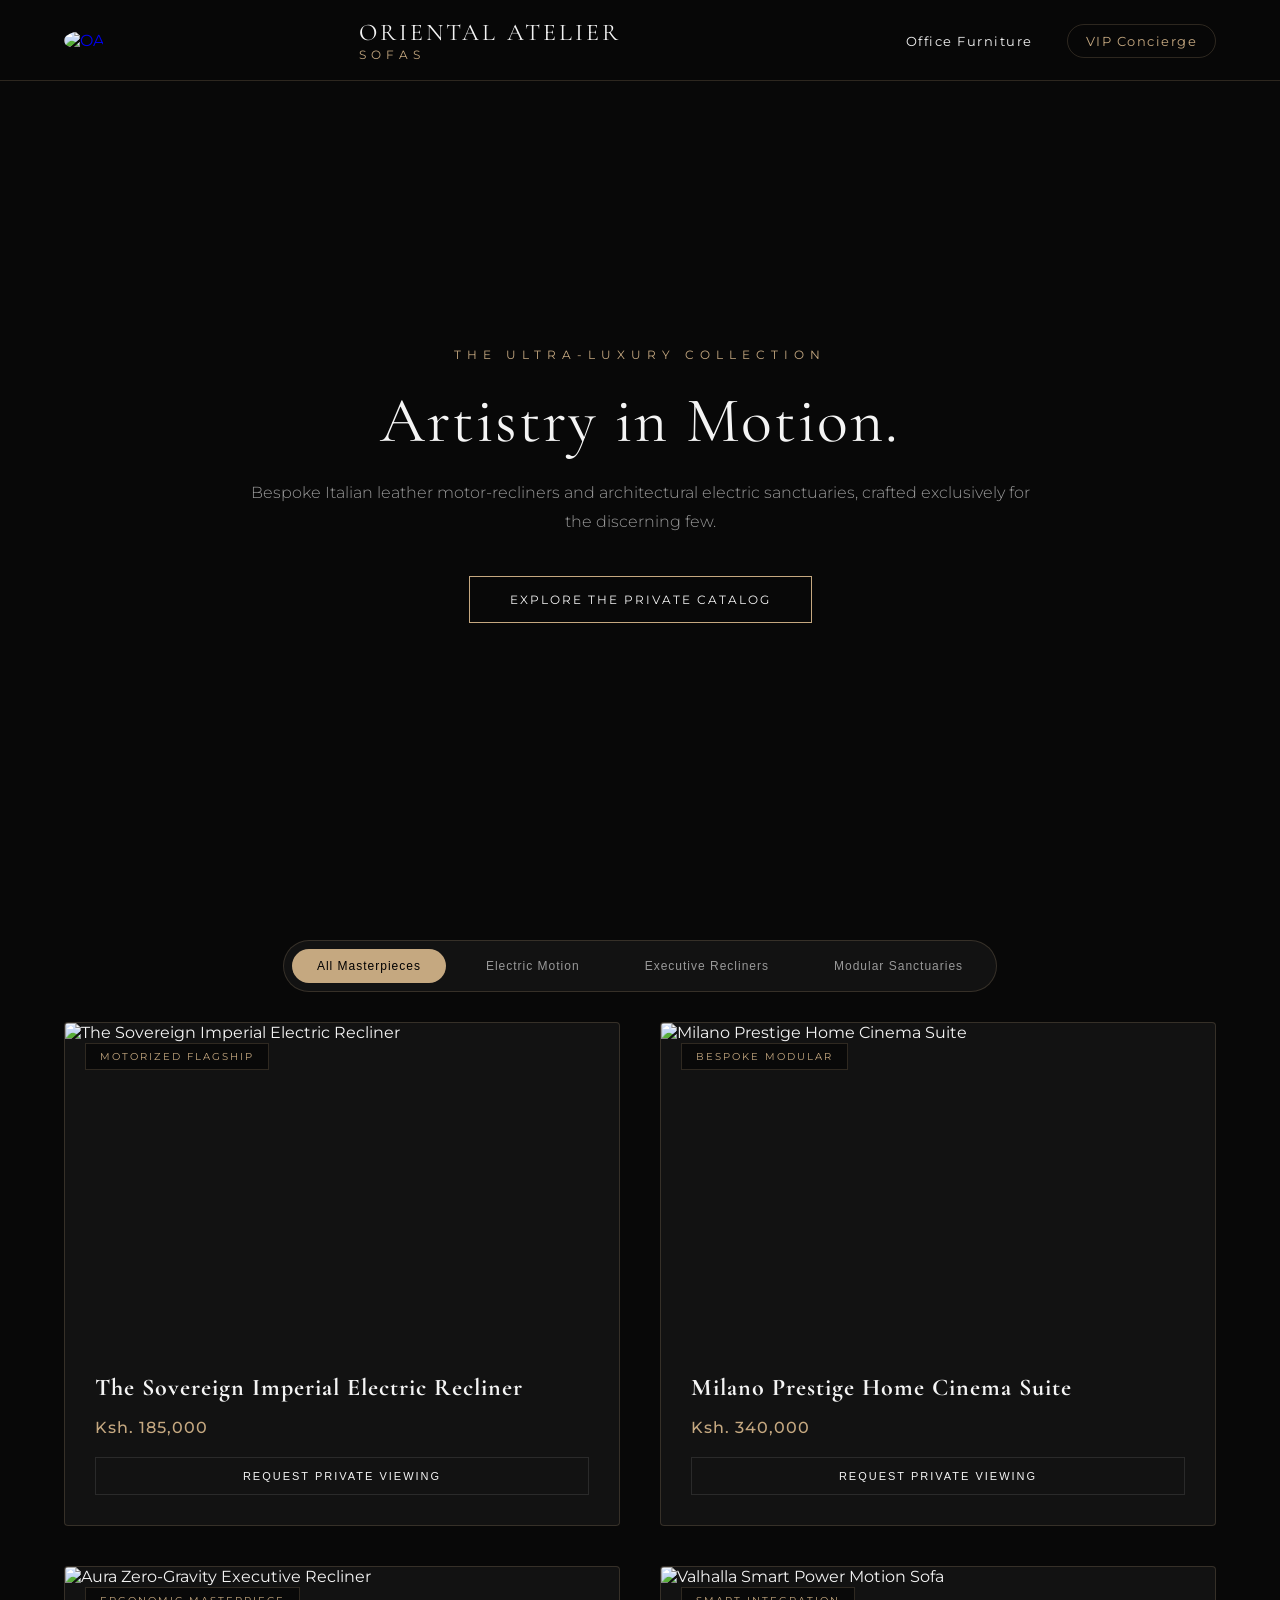
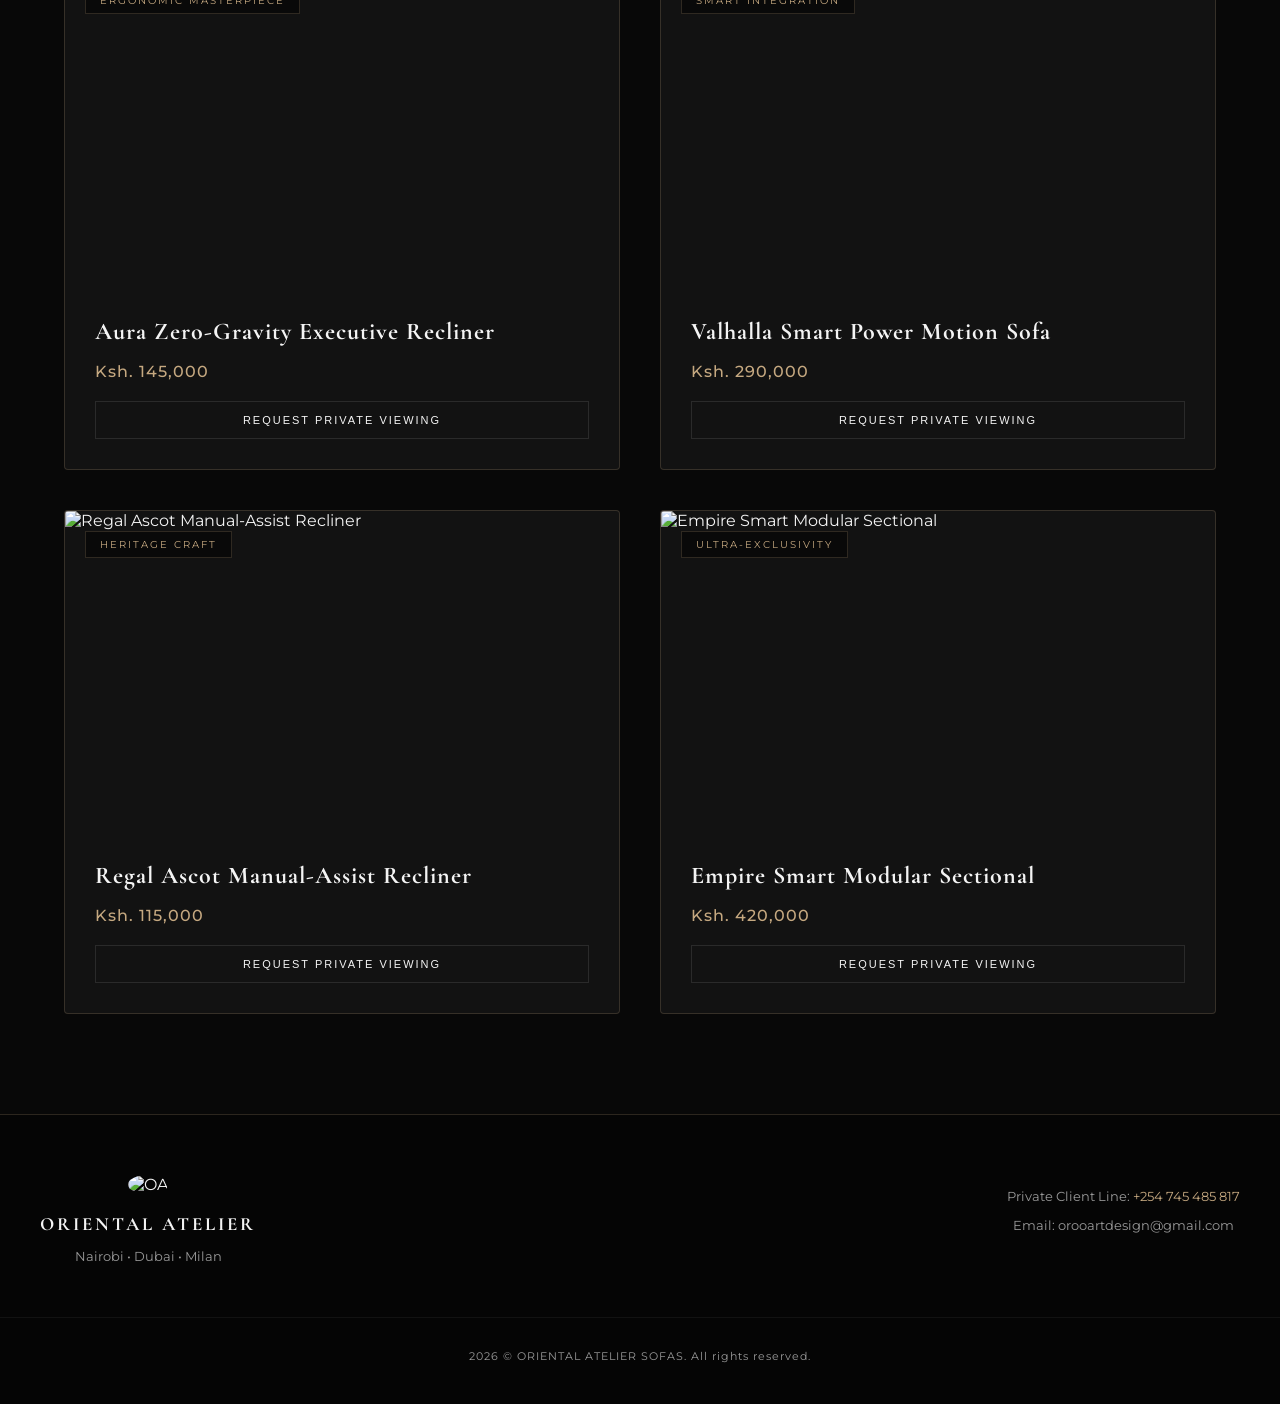
==== commit 1f5160dc: "name changes from prestige to SOFAS" ====
--- a/luxury-sofas.html
+++ b/luxury-sofas.html
@@ -4,8 +4,8 @@
     <meta charset="UTF-8">
     <meta name="viewport" content="width=device-width, initial-scale=1.0">
     <link rel="icon" type="image/png" href="oa.jpg">
-    <meta name="description" content="Oriental Atelier Prestige - Bespoke Motorized Recliners & Electric Sofas for the Elite.">
-    <title>Prestige Collection | Oriental Atelier</title>
+    <meta name="description" content="Oriental Atelier SOFAS - Bespoke Motorized Recliners & Electric Sofas for the Elite.">
+    <title>SOFAS Collection | Oriental Atelier</title>
     <!-- Google Fonts for High-End Serif & Sans -->
     <link href="https://fonts.googleapis.com/css2?family=Cormorant+Garamond:ital,wght@0,400;0,600;1,400&family=Montserrat:wght@300;400;500;600&display=swap" rel="stylesheet">
     <link rel="stylesheet" href="luxury-styles.css">
@@ -21,7 +21,7 @@
                    <img src="oa.jpg" alt="OA">
                 </a>
             </div>
-            <div class="brand-title">ORIENTAL ATELIER <span class="sub-tag">PRESTIGE</span></div>
+            <div class="brand-title">ORIENTAL ATELIER <span class="sub-tag">SOFAS</span></div>
             <div class="nav-links">
                 <a href="index.html">Office Furniture</a>
                 <a href="https://wa.me/254745485817" class="vip-concierge-link"><i class="fab fa-whatsapp"></i> VIP Concierge</a>
@@ -41,7 +41,7 @@
     </section>
 
     <!-- Filter & Collection Bar -->
-    <section class="prestige-filter-bar">
+    <section class="SOFAS-filter-bar">
         <div class="filter-wrapper">
             <button class="p-btn active" data-category="all">All Masterpieces</button>
             <button class="p-btn" data-category="electric">Electric Motion</button>
@@ -51,7 +51,7 @@
     </section>
 
     <!-- Luxury Product Gallery -->
-    <section class="prestige-gallery" id="gallery">
+    <section class="SOFAS-gallery" id="gallery">
         <!-- Injected via luxury-script.js -->
     </section>
 
@@ -98,7 +98,7 @@
             </div>
         </div>
         <div class="footer-bottom">
-            <p>2026 &copy; ORIENTAL ATELIER PRESTIGE. All rights reserved.</p>
+            <p>2026 &copy; ORIENTAL ATELIER SOFAS. All rights reserved.</p>
         </div>
     </footer>
 
--- a/luxury-styles.css
+++ b/luxury-styles.css
@@ -1,5 +1,5 @@
 /* ==========================================================
-   ORIENTAL ATELIER PRESTIGE - ULTRA-LUXURY STYLES
+   ORIENTAL ATELIER SOFAS - ULTRA-LUXURY STYLES
 ========================================================== */
 
 :root {
@@ -152,8 +152,8 @@
     color: #000;
 }
 
-/* Prestige Filter Bar */
-.prestige-filter-bar {
+/* SOFAS Filter Bar */
+.SOFAS-filter-bar {
     padding: 50px 0 30px;
     display: flex;
     justify-content: center;
@@ -187,7 +187,7 @@
 }
 
 /* Gallery Grid */
-.prestige-gallery {
+.SOFAS-gallery {
     width: 90%;
     max-width: 1400px;
     margin: 0 auto 100px;
@@ -433,7 +433,7 @@
 }
 
 /* ==========================================================
-   RESPONSIVE MOBILE ADAPTATIONS FOR PRESTIGE COLLECTION
+   RESPONSIVE MOBILE ADAPTATIONS FOR SOFAS COLLECTION
 ========================================================== */
 
 @media (max-width: 1024px) {
@@ -441,7 +441,7 @@
         font-size: 48px;
     }
     
-    .prestige-gallery {
+    .SOFAS-gallery {
         grid-template-columns: repeat(auto-fit, minmax(320px, 1fr));
         gap: 25px;
         width: 92%;
@@ -495,8 +495,8 @@
         font-size: 11px;
     }
 
-    /* Prestige Filter Bar Scrolling */
-    .prestige-filter-bar {
+    /* SOFAS Filter Bar Scrolling */
+    .SOFAS-filter-bar {
         padding: 30px 15px 20px;
         overflow-x: auto;
         justify-content: flex-start;
@@ -504,7 +504,7 @@
         scrollbar-width: none;
     }
 
-    .prestige-filter-bar::-webkit-scrollbar {
+    .SOFAS-filter-bar::-webkit-scrollbar {
         display: none;
     }
 
@@ -521,7 +521,7 @@
     }
 
     /* Single Column Gallery Grid for Mobile */
-    .prestige-gallery {
+    .SOFAS-gallery {
         grid-template-columns: 1fr;
         gap: 25px;
         width: 90%;
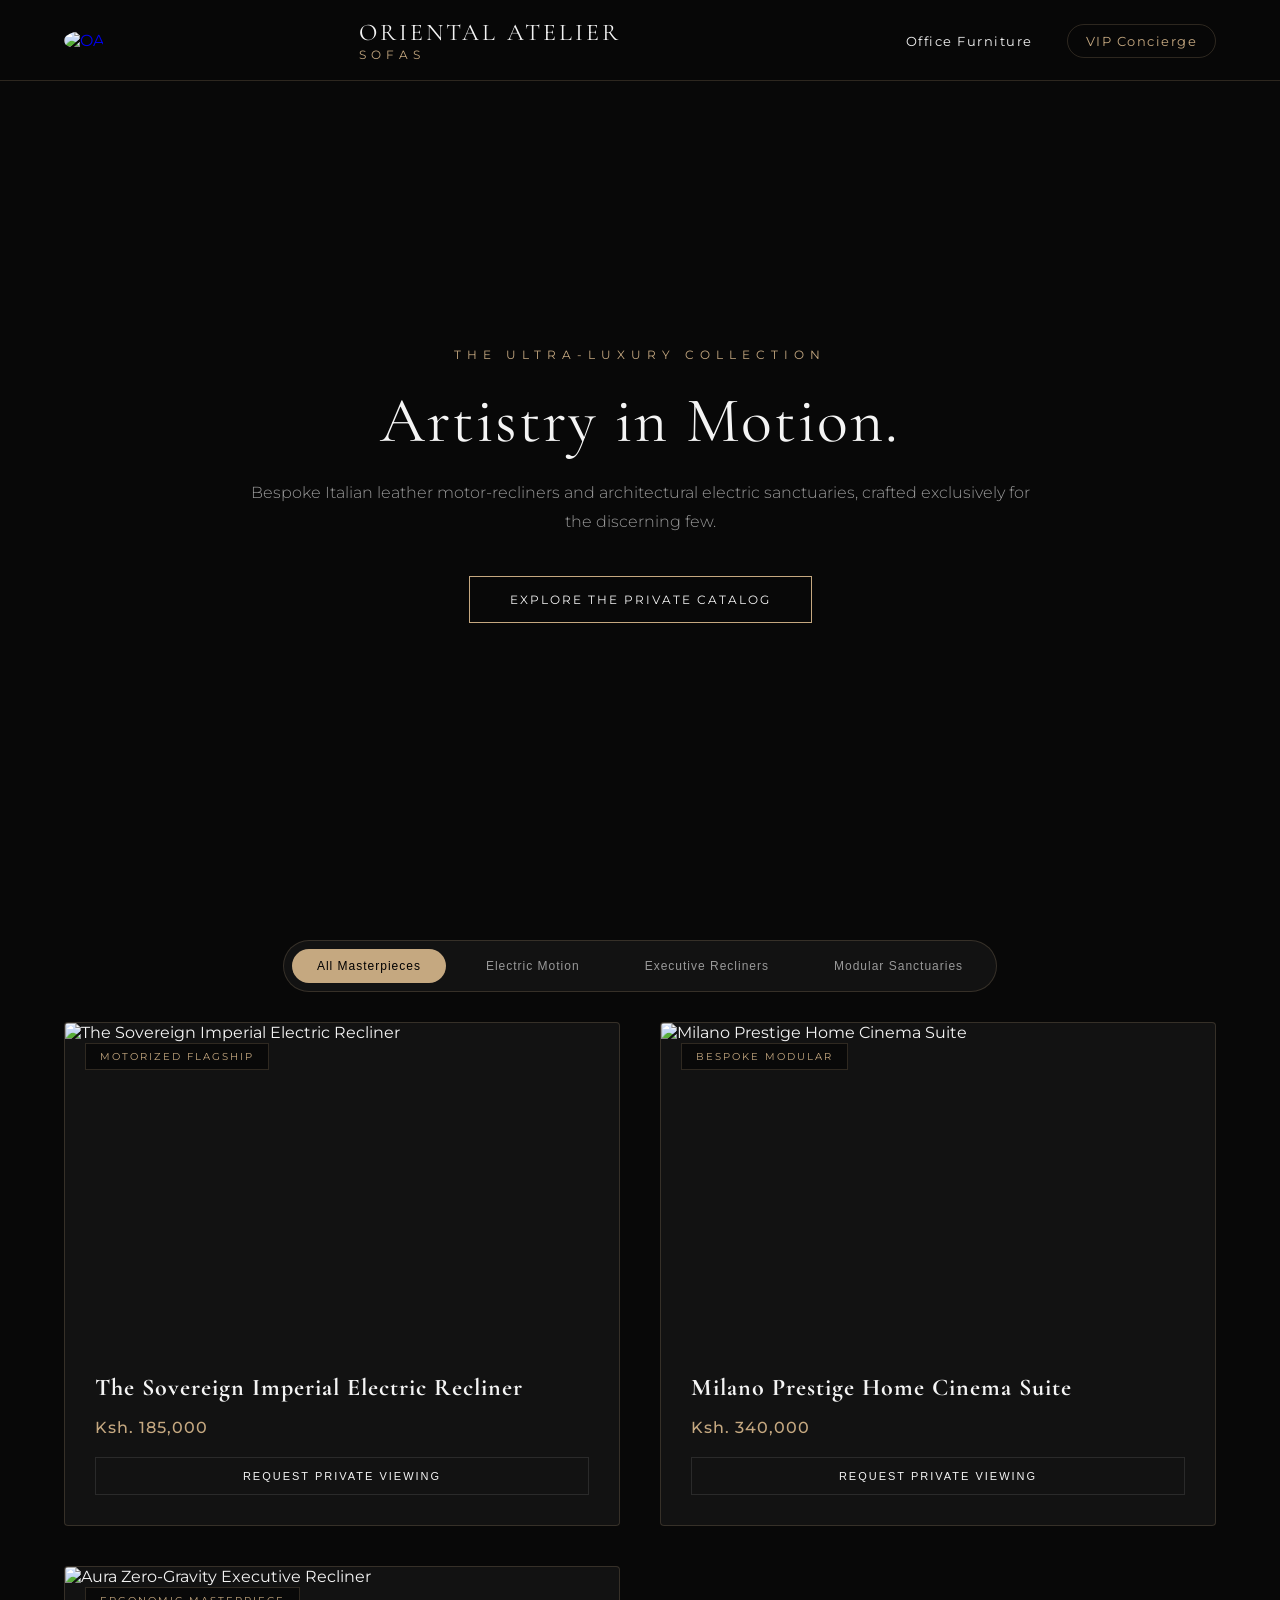
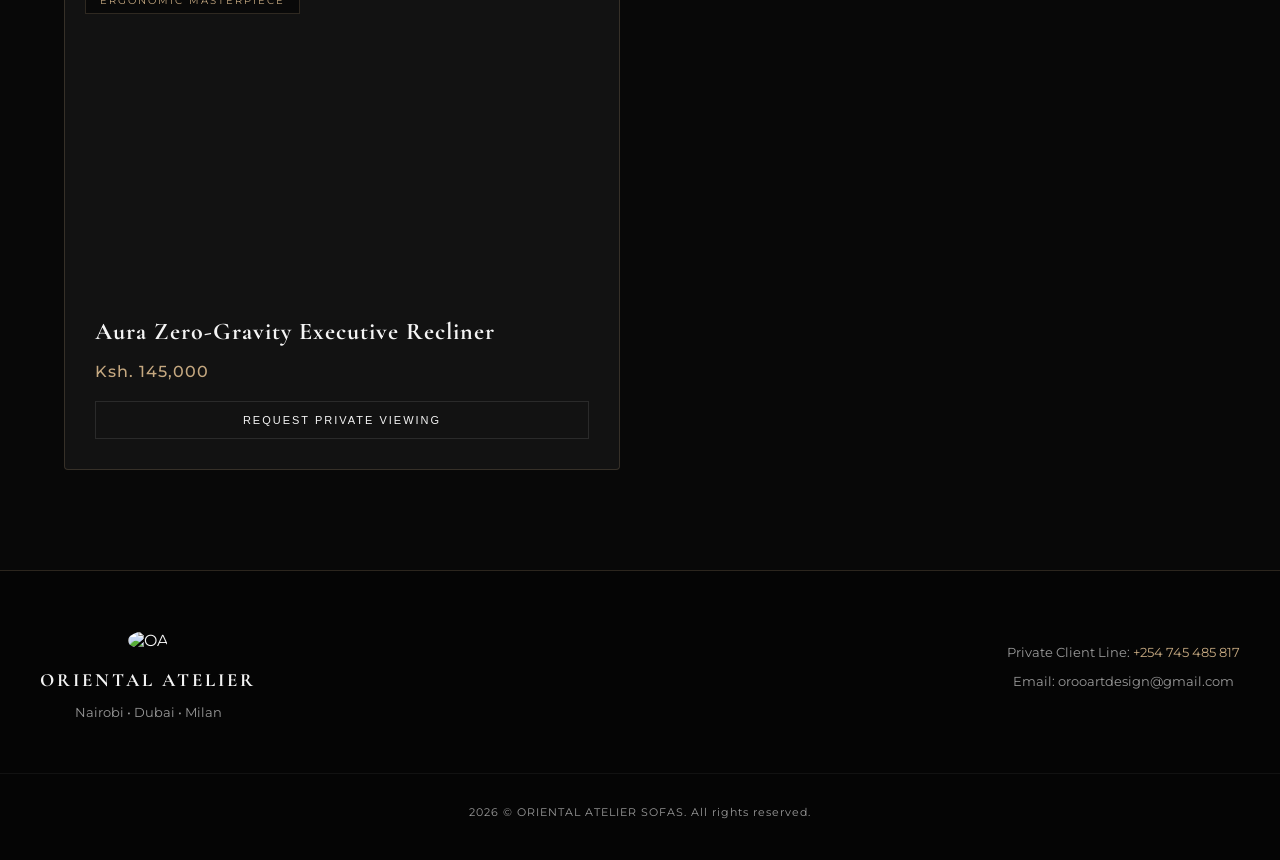
==== commit bef91cce: "color selection variation update" ====
--- a/luxury-sofas.html
+++ b/luxury-sofas.html
@@ -56,33 +56,43 @@
     </section>
 
     <!-- Bespoke Inquiry Modal -->
-    <div id="luxuryModal" class="lux-modal">
-        <div class="lux-modal-content">
-            <span class="lux-close">&times;</span>
-            <div class="lux-modal-grid">
-                <div class="lux-modal-img">
-                    <img id="luxModalImage" src="" alt="">
+<div id="luxuryModal" class="lux-modal">
+    <div class="lux-modal-content">
+        <span class="lux-close">&times;</span>
+        <div class="lux-modal-grid">
+            <div class="lux-modal-img">
+                <img id="luxModalImage" src="" alt="">
+            </div>
+            <div class="lux-modal-details">
+                <span class="badge">Limited Edition</span>
+                <h2 id="luxModalName"></h2>
+                <p class="lux-price" id="luxModalPrice"></p>
+                <p class="lux-desc" id="luxModalDesc"></p>
+
+                <!-- Color Selection Section -->
+                <div class="color-selection-container">
+                    <h4>Select Finish & Color:</h4>
+                    <div class="color-options" id="luxModalColors">
+                        <!-- Color buttons injected dynamically via JavaScript -->
+                    </div>
                 </div>
-                <div class="lux-modal-details">
-                    <span class="badge">Limited Edition</span>
-                    <h2 id="luxModalName"></h2>
-                    <p class="lux-price" id="luxModalPrice"></p>
-                    <p class="lux-desc" id="luxModalDesc"></p>
-                    <div class="customization-notes">
-                        <h4>Bespoke Options Available:</h4>
-                        <ul>
-                            <li>Full-Grain Aniline Italian Leather or Cashmere Velvet</li>
-                            <li>Integrated USB-C & Wireless Charging Ports</li>
-                            <li>Zero-Gravity Weightless Recline Technology</li>
-                        </ul>
-                    </div>
-                    <button class="concierge-order-btn" id="conciergeOrderBtn">
-                        <i class="fab fa-whatsapp"></i> Inquire via Private Concierge
-                    </button>
+
+                <div class="customization-notes">
+                    <h4>Bespoke Options Available:</h4>
+                    <ul>
+                        <li>Full-Grain Aniline Italian Leather or Cashmere Velvet</li>
+                        <li>Integrated USB-C & Wireless Charging Ports</li>
+                        <li>Zero-Gravity Weightless Recline Technology</li>
+                    </ul>
                 </div>
+
+                <button class="concierge-order-btn" id="conciergeOrderBtn">
+                    <i class="fab fa-whatsapp"></i> Inquire via Private Concierge
+                </button>
             </div>
         </div>
     </div>
+</div>
 
     <!-- Luxury Footer -->
     <footer class="luxury-footer">
--- a/luxury-styles.css
+++ b/luxury-styles.css
@@ -336,6 +336,59 @@
     margin: 10px 0;
 }
 
+/* Color Selection Styling */
+.color-selection-container {
+    margin: 20px 0 10px;
+}
+
+.color-selection-container h4 {
+    font-size: 12px;
+    letter-spacing: 1px;
+    color: var(--gold-accent);
+    margin-bottom: 12px;
+    text-transform: uppercase;
+}
+
+.color-options {
+    display: flex;
+    gap: 12px;
+    flex-wrap: wrap;
+}
+
+.color-btn {
+    display: flex;
+    align-items: center;
+    gap: 8px;
+    padding: 8px 16px;
+    background: transparent;
+    border: 1px solid var(--border-subtle);
+    border-radius: 20px;
+    color: var(--text-main);
+    font-size: 12px;
+    font-family: var(--font-sans);
+    cursor: pointer;
+    transition: all 0.3s ease;
+}
+
+.color-dot {
+    width: 14px;
+    height: 14px;
+    border-radius: 50%;
+    display: inline-block;
+    border: 1px solid rgba(255, 255, 255, 0.3);
+}
+
+.color-btn:hover {
+    border-color: var(--gold-accent);
+}
+
+.color-btn.active {
+    border-color: var(--gold-hover);
+    background: rgba(197, 168, 128, 0.15);
+    color: var(--gold-hover);
+    font-weight: 500;
+}
+
 .customization-notes {
     margin: 25px 0;
     padding: 20px 0;
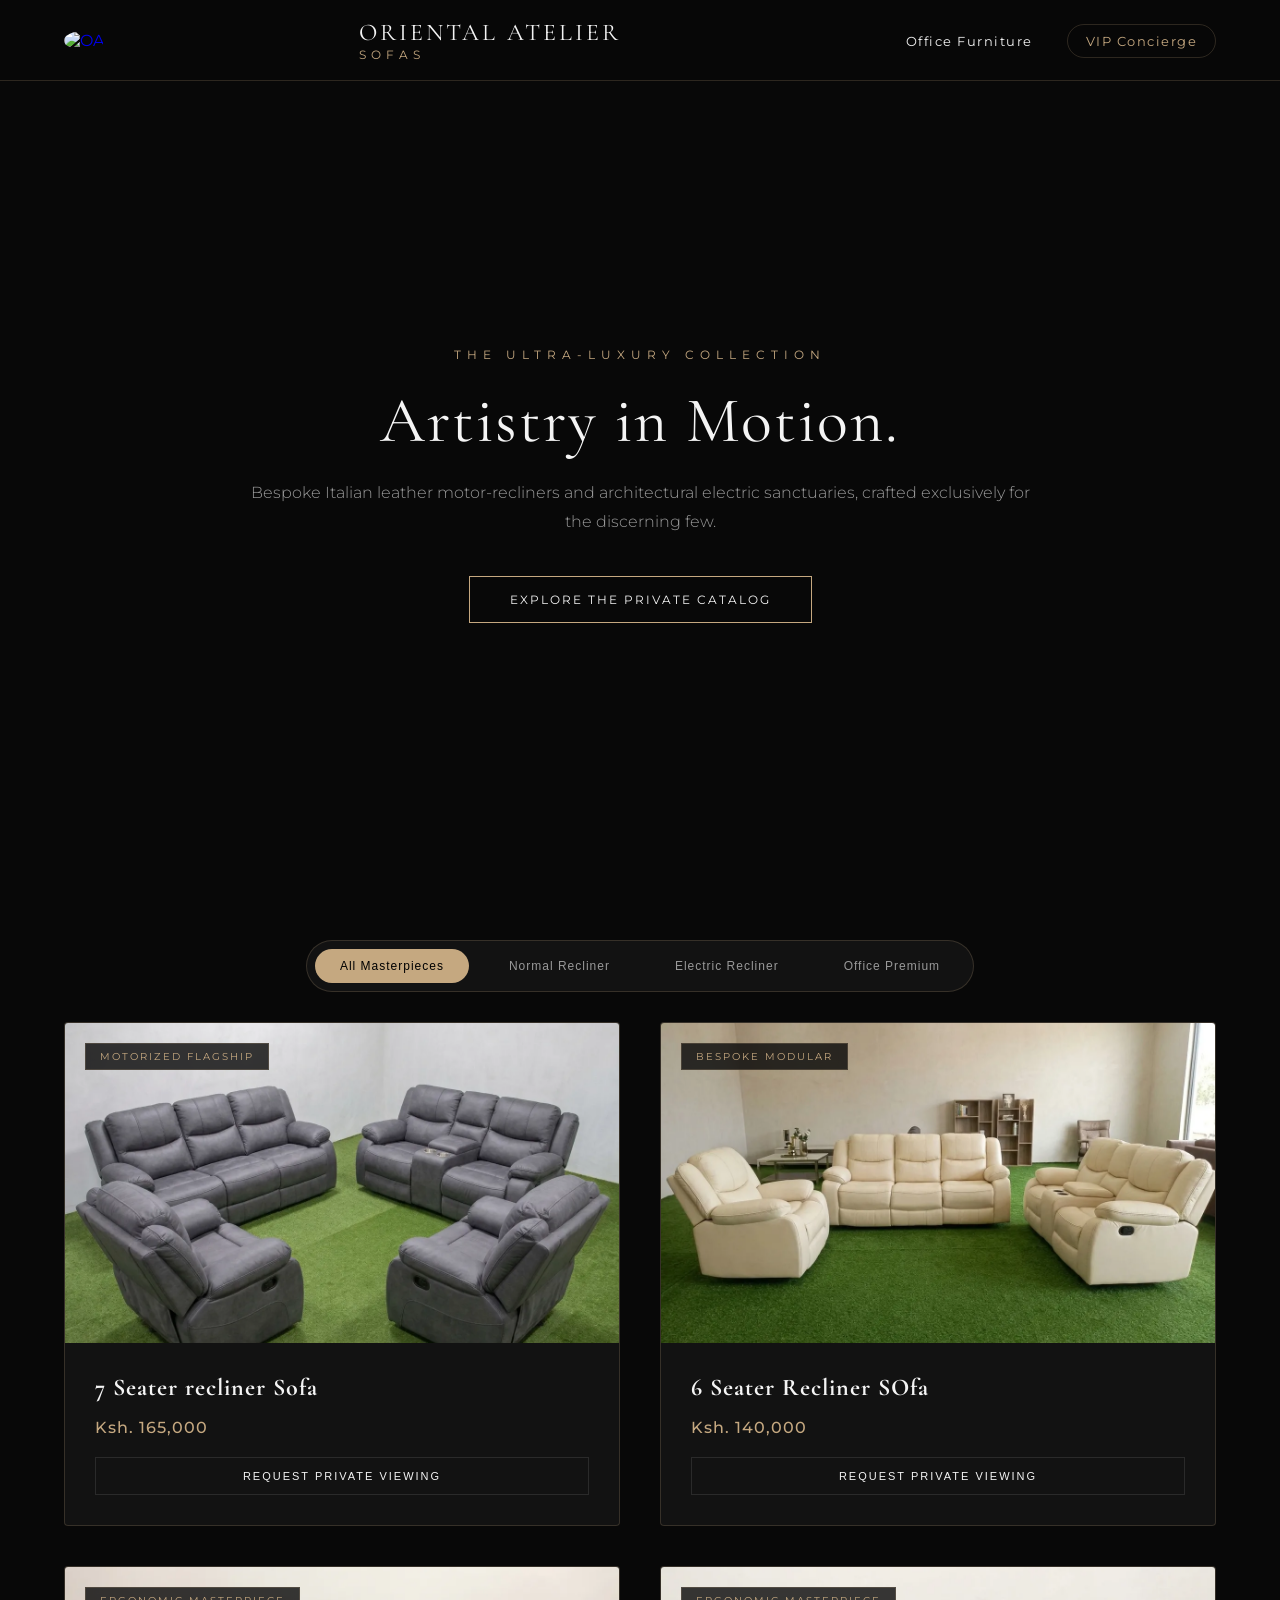
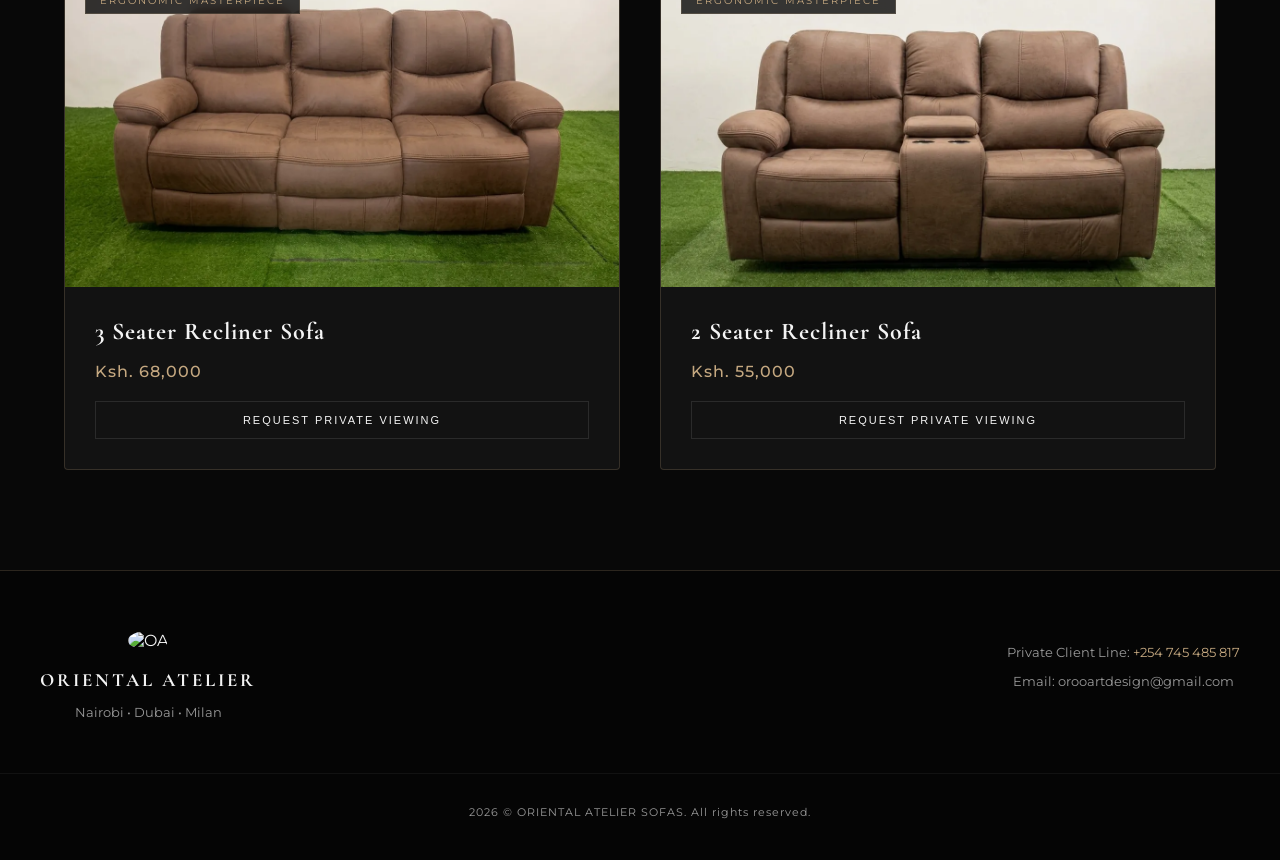
==== commit ac0ee561: "product image updates" ====
--- a/luxury-sofas.html
+++ b/luxury-sofas.html
@@ -17,7 +17,7 @@
     <header class="luxury-header">
         <nav class="nav-container">
             <div class="logo">
-                <a href="index.html">
+                <a href="luxury-sofas.html">
                    <img src="oa.jpg" alt="OA">
                 </a>
             </div>
@@ -44,9 +44,9 @@
     <section class="SOFAS-filter-bar">
         <div class="filter-wrapper">
             <button class="p-btn active" data-category="all">All Masterpieces</button>
-            <button class="p-btn" data-category="electric">Electric Motion</button>
-            <button class="p-btn" data-category="recliners">Executive Recliners</button>
-            <button class="p-btn" data-category="sectional">Modular Sanctuaries</button>
+            <button class="p-btn" data-category="electric">Normal Recliner</button>
+            <button class="p-btn" data-category="recliners">Electric Recliner</button>
+            <button class="p-btn" data-category="sectional">Office Premium</button>
         </div>
     </section>
 
